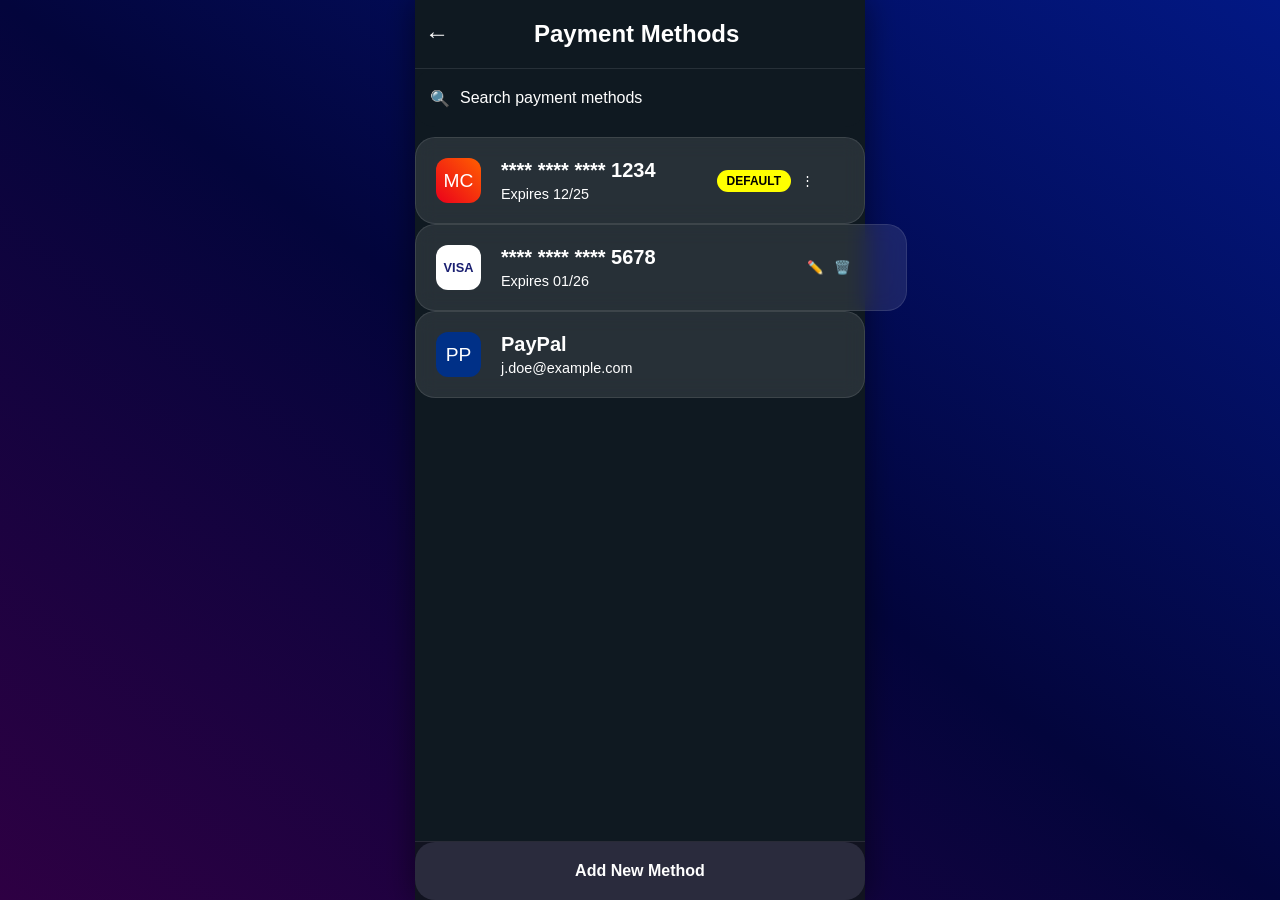
==== screens/payment-methods.html @ eedacb95 "feat: Se agregan las imagenes pertinentes a la app" ====
<!doctype html>
<html lang="es">
  <head>
    <meta charset="UTF-8" />
    <meta name="viewport" content="width=device-width, initial-scale=1.0" />
    <title>Métodos de Pago - Diseño Unificado</title>
    <link rel="stylesheet" href="../css/app.css" />
  </head>
  <body>
    <div class="page-container">
      <header class="page-header">
        <a
          href="travel.html"
          class="btn-back"
          aria-label="Volver a Travel"
          style="text-decoration: none"
        >
          <span aria-hidden="true">←</span>
        </a>
        <h1 class="page-title">Payment Methods</h1>
      </header>

      <section class="search-section">
        <div class="search-wrapper">
          <span class="search-icon" aria-hidden="true">🔍</span>
          <input
            type="search"
            class="search-input"
            placeholder="Search payment methods"
            aria-label="Buscar métodos de pago"
          />
        </div>
      </section>

      <main class="payment-content">
        <ul class="payment-list">
          <li>
            <button class="payment-item-btn" role="button">
              <span class="visually-hidden"
                >Método de pago: Tarjeta terminada en 1234, predeterminada</span
              >
              <div class="card-logo logo-mastercard" aria-hidden="true">
                <span>MC</span>
              </div>

              <div class="item-content">
                <h2 class="item-title">**** **** **** 1234</h2>
                <p class="item-subtitle">Expires 12/25</p>
              </div>

              <div class="item-actions">
                <span class="default-badge">Default</span>
                <span class="kebab-icon" aria-hidden="true">⋮</span>
              </div>
            </button>
          </li>

          <li>
            <div class="payment-item-btn" role="button" tabindex="0">
              <span class="visually-hidden"
                >Método de pago: Tarjeta terminada en 5678</span
              >
              <div class="card-logo logo-visa" aria-hidden="true">
                <span>VISA</span>
              </div>

              <div class="item-content">
                <h2 class="item-title">**** **** **** 5678</h2>
                <p class="item-subtitle">Expires 01/26</p>
              </div>

              <div class="item-actions">
                <button
                  class="action-btn-pay edit"
                  aria-label="Editar este método de pago"
                >
                  <span aria-hidden="true">✏️</span>
                </button>
                <button
                  class="action-btn-pay delete"
                  aria-label="Eliminar este método de pago"
                >
                  <span aria-hidden="true">🗑️</span>
                </button>
              </div>
            </div>
          </li>

          <li>
            <button class="payment-item-btn" role="button">
              <span class="visually-hidden"
                >Método de pago: Cuenta de PayPal</span
              >
              <div class="paypal-logo logo-paypal" aria-hidden="true">
                <span>PP</span>
              </div>

              <div class="item-content">
                <h2 class="item-title">PayPal</h2>
                <p class="item-subtitle">j.doe@example.com</p>
              </div>
            </button>
          </li>
        </ul>
      </main>

      <footer class="sticky-footer">
        <button class="btn-add-new" role="button">Add New Method</button>
      </footer>
    </div>
  </body>
</html>
---- css/app.css ----
:root {
    background: var(--space-gradient, linear-gradient(to top right, #2e0043, #03053c, #021884));
    --glass: rgba(255, 255, 255, 0.1);

    --blur: 10px;
    --accent: #007bff;

    --text-1: #ffffff;

    --fz-lg: 1.25rem;
    --fz-xl: 1.5rem;

    --radius-xl: 20px;
    --chip-bg: rgba(255, 255, 255, 0.15);
    --chip-glow: 0 0 10px rgba(255, 255, 255, 0.3);
}

.card {
    background: var(--glass);
    backdrop-filter: blur(var(--blur));
    -webkit-backdrop-filter: blur(var(--blur));
    border-radius: var(--radius-xl);
    padding: 20px;
}

body {
    margin: 0;
    font-family: 'Segoe UI', Tahoma, Geneva, Verdana, sans-serif;
    color: rgb(255, 255, 255);
    display: flex;
    justify-content: center;
    align-items: center;
    min-height: 100vh;
}

.container {
    width: 100%;
    max-width: 450px;
    height: 100vh;
    background: var(--space-gradient);
    position: relative;
    overflow-y: auto;
    overflow-x: hidden;
    display: flex;
    flex-direction: column;
    box-shadow: 0 0 50px rgba(0, 0, 0, 0.5);
}

h1,
.title-xl {
    font-size: var(--fz-xl);
}

h2,
.title-lg {
    font-size: var(--fz-lg);
}

.secondary-text {
    color: var(--text-1);
}

.btn-primary {
    background: var(--accent);
    border-radius: var(--radius-xl);
    border: none;
    padding: 10px 20px;
}

.btn-secondary {
    background: transparent;
    border: 2px solid var(--accent);
    border-radius: var(--radius-xl);
    color: var(--accent);
    padding: 10px 20px;
}

.splash-body {
    overflow: hidden;
    background: var(--space-gradient);
    height: 100vh;
}

.splash-container {
    display: flex;
    justify-content: center;
    align-items: center;
    height: 100%;
    width: 100%;
    text-decoration: none;
    cursor: pointer;
    position: relative;
}

.splash-content {
    text-align: center;
    animation: fadeInUp 1s ease-out forwards;
}

.logo-image-wrapper {
    margin-top: 200px;
    width: 200px;
}

.splash-logo-img {
    max-width: 80%;
    height: auto;
    display: block;
    margin: 0 auto;
}


@keyframes fadeInUp {
    from {
        opacity: 0;
        transform: translateY(20px);
    }

    to {
        opacity: 1;
        transform: translateY(0);
    }
}

@keyframes slideInUp {
    from {
        opacity: 0;
        transform: translateY(100vh);
    }

    to {
        opacity: 1;
        transform: translateY(0);
    }
}

@keyframes reEnableScroll {
    to {
        overflow: auto;
    }
}

.page-entrance {
    animation: slideInUp 1.5s cubic-bezier(0.23, 1, 0.32, 1) forwards;
    overflow: hidden;
}

.page-entrance main {
    animation: reEnableScroll 0s 1.5s forwards;
}

.visually-hidden {
    position: absolute;
    width: 1px;
    height: 1px;
    padding: 0;
    margin: -1px;
    overflow: hidden;
    clip: rect(0, 0, 0, 0);
    border: 0;
}

.home-header {
    padding: 20px;
}

.user-profile {
    display: flex;
    align-items: center;
    gap: 15px;
    margin-bottom: 20px;
}

.avatar {
    width: 45px;
    height: 45px;
    border-radius: 50%;
    border: 2px solid var(--accent);
}

.security-card {
    background: var(--glass);
    backdrop-filter: blur(var(--blur));
    border-radius: var(--radius-xl);
    padding: 20px;
    display: flex;
    justify-content: space-between;
    align-items: center;
    position: relative;
    overflow: hidden;
}

.security-text h2 {
    font-size: var(--fz-lg);
    max-width: 200px;
    margin-bottom: 10px;
}

.security-img {
    width: 120px;
    height: auto;
}

.quick-actions {
    display: grid;
    grid-template-columns: repeat(3, 1fr);
    gap: 15px;
    padding: 20px;
}

.action-btn {
    background: white;
    border: none;
    border-radius: var(--radius-xl);
    padding: 20px 10px;
    display: flex;
    flex-direction: column;
    align-items: center;
    gap: 10px;
    color: #1a1a1a;
    font-weight: bold;
    cursor: pointer;
}

.search-container {
    padding: 0 20px;
}

.search-wrapper {
    background: #2a2b3d;
    border-radius: var(--radius-xl);
    display: flex;
    align-items: center;
    padding: 5px 15px;
}

.search-input {
    background: transparent;
    border: none;
    color: white;
    padding: 15px;
    flex: 1;
}

.search-history {
    background: #3f4056;
    padding: 8px 15px;
    border-radius: 20px;
    display: flex;
    align-items: center;
    gap: 8px;
    font-size: 0.9rem;
}

.destinations-list {
    list-style: none;
    padding: 20px;
}

.destinations-list li {
    display: flex;
    align-items: center;
    gap: 15px;
    padding: 15px 0;
    border-bottom: 1px solid rgba(255, 255, 255, 0.1);
}

.dest-info h3 {
    font-size: 1rem;
    margin: 0;
}

.dest-info p {
    font-size: 0.8rem;
    color: var(--text-1);
    margin: 0;
}

.bottom-nav {
    position: fixed;
    bottom: 0;
    width: 100%;
    background: rgba(20, 20, 35, 0.9);
    backdrop-filter: blur(10px);
    display: flex;
    justify-content: space-around;
    align-items: center;
    padding: 15px 0;
}

.nav-item {
    text-decoration: none;
    color: #1a1a1a;
    display: flex;
    flex-direction: column;
    align-items: center;
    font-size: 0.8rem;
    font-weight: bold;
}

.nav-item.active {
    color: white;
}

.nav-item.inactive {
    color: #555;
}

.splash-body .container {
    background: var(--space-gradient);
    justify-content: center;
    align-items: center;
}

.logo-image-wrapper {
    width: 250px;
    animation: fadeInUp 1s ease-out forwards;
}

.splash-logo-img {
    width: 100%;
    height: auto;
}

.home-header {
    padding: 20px;
}

.user-profile {
    display: flex;
    align-items: center;
    gap: 15px;
    margin-bottom: 20px;
}

.avatar {
    width: 45px;
    height: 45px;
    border-radius: 50%;
    border: 2px solid var(--accent);
}

.security-card {
    background: var(--glass);
    backdrop-filter: blur(var(--blur));
    border-radius: var(--radius-xl);
    padding: 20px;
    display: flex;
    justify-content: space-between;
    align-items: center;
}

.quick-actions {
    display: grid;
    grid-template-columns: repeat(3, 1fr);
    gap: 10px;
    padding: 20px;
}

.action-btn {
    background: white;
    border: none;
    border-radius: var(--radius-xl);
    padding: 15px;
    display: flex;
    flex-direction: column;
    align-items: center;
    font-weight: bold;
    color: #1a1a1a;
}

.bottom-nav {
    position: sticky;
    bottom: 0;
    margin-top: auto;
    width: 100%;
    background: rgba(20, 20, 35, 0.95);
    backdrop-filter: blur(10px);
    display: flex;
    justify-content: space-around;
    padding: 15px 0;
}

@keyframes fadeInUp {
    from {
        opacity: 0;
        transform: translateY(20px);
    }

    to {
        opacity: 1;
        transform: translateY(0);
    }
}

@keyframes slideInUp {
    from {
        transform: translateY(100%);
    }

    to {
        transform: translateY(0);
    }
}

.page-entrance {
    animation: slideInUp 0.8s cubic-bezier(0.23, 1, 0.32, 1) forwards;
}


.map-view {
    height: 60vh;
    position: relative;
    overflow: hidden;
}


.floating-chip {
    position: absolute;
    background: var(--chip-bg);
    backdrop-filter: blur(5px);
    border-radius: 20px;
    padding: 8px 16px;
    font-size: 0.9rem;
    font-weight: bold;
    color: white;
    filter: drop-shadow(var(--chip-glow));
    pointer-events: none;
}

.chip-earth {
    top: 20%;
    left: 15%;
}

.chip-mars {
    top: 40%;
    right: 15%;
}

.route-arc {
    position: absolute;
    top: 15%;
    left: 10%;
    width: 80%;
    height: 60%;
    opacity: 0.5;
}

.bottom-sheet {
    
    bottom: 0;
    width: 100%;
    max-width: 450px;
    backdrop-filter: blur(10px);
    border-top-left-radius: var(--radius-xl);
    border-top-right-radius: var(--radius-xl);
    box-shadow: 0 -10px 30px rgba(0, 0, 0, 0.5);
    height: 180px;
    transition: height 0.4s cubic-bezier(0.23, 1, 0.32, 1);

    display: flex;
    flex-direction: column;
    padding: 20px;
    box-sizing: border-box;
    z-index: 100;
}

.sheet-handle {
    width: 40px;
    height: 4px;
    background: rgba(255, 255, 255, 0.2);
    border-radius: 2px;
    position: absolute;
    top: 10px;
    left: 50%;
    transform: translateX(-50%);
    cursor: pointer;
    transition: background 0.3s;
}

.sheet-handle:hover {
    background: rgba(255, 255, 255, 0.4);
}

#sheet-toggle:checked~.bottom-sheet {
    height: 55vh;
}

.sheet-collapsed-content {
    display: flex;
    align-items: center;
    gap: 15px;
    margin-top: 15px;
}

.vehicle-list {
    display: none;
    margin-top: 30px;
    list-style: none;
    padding: 0;
}

#sheet-toggle:checked~.bottom-sheet .sheet-collapsed-content {
    display: none;
}

#sheet-toggle:checked~.bottom-sheet .vehicle-list {
    display: flex;
    flex-direction: column;
    flex: 1;
    overflow-y: auto;
}

.vehicle-thumb-lg {
    width: 60px;
    height: auto;
    object-fit: contain;
}

.launch-info h3 {
    font-size: 1rem;
    margin: 0;
    opacity: 0.7;
}

.launch-duration {
    font-size: 1.1rem;
    margin: 4px 0 0 0;
}

.price-info {
    text-align: right;
    margin-left: auto;
}

.currency {
    font-size: 0.7rem;
    opacity: 0.5;
    display: block;
}

.price-lg {
    font-size: var(--fz-xl);
    font-weight: bold;
}

.vehicle-item {
    display: flex;
    align-items: center;
    gap: 15px;
    padding: 15px 10px;
    border-radius: var(--radius-xl);
    cursor: pointer;
    transition: background 0.3s, border 0.3s;
}

.vehicle-item.active {
    background: rgba(0, 123, 255, 0.1);
    border: 2px solid var(--accent);
}

.vehicle-item:hover {
    background: rgba(255, 255, 255, 0.05);
}

.vehicle-thumb {
    width: 45px;
    height: auto;
    object-fit: contain;
}

.vehicle-details h4 {
    font-size: 1rem;
    margin: 0;
}

.vehicle-details p {
    font-size: 0.8rem;
    margin: 4px 0 0 0;
}

.vehicle-price {
    font-size: 1.1rem;
    font-weight: 600;
    margin-left: auto;
}

.sheet-actions {
    margin-top: auto;
    display: flex;
    flex-direction: column;
    gap: 25px;
    padding-bottom: 10px;
}

.btn-connect-wallet {
    display: flex;
    justify-content: left;
    align-items: center;
    backdrop-filter: blur(10px);
    color: white;
    font-weight: bold;
    font-size: 1.2rem;
    margin-top: 30px;
    border-radius: var(--radius-xl);
    text-decoration: none;
    transition: background 0.3s;
}

.btn-connect-wallet:hover {
    background: rgb(28, 27, 75)
}

.swipe-container {
    background: #090a0f;
    border-radius: var(--radius-xl);
    padding: 5px;
    display: flex;
    align-items: center;
    position: relative;
    overflow: hidden;
}

.swipe-label {
    position: absolute;
    width: 100%;
    text-align: center;
    font-size: 0.9rem;
    pointer-events: none;
    z-index: 1;
}

.confirm-slider {
    -webkit-appearance: none;
    appearance: none;
    width: 100%;
    height: 50px;
    background: transparent;
    cursor: ew-resize;
    position: relative;
    z-index: 2;
}

.confirm-slider::-webkit-slider-thumb {
    -webkit-appearance: none;
    appearance: none;
    width: 60px;
    height: 40px;
    background: var(--accent);
    border-radius: 15px;
    box-shadow: 0 4px 10px rgba(0, 0, 0, 0.3);
    transition: background 0.3s;
}

.swipe-container:has(input[type="range"]:focus) {
    box-shadow: 0 0 10px rgba(0, 123, 255, 0.4);
}

.swipe-container:has(input[type="range"][value="100"]) {
    background: rgba(0, 123, 255, 0.2);
}

.swipe-container:has(input[type="range"][value="100"]) .confirm-slider::-webkit-slider-thumb {
    background: #28a745;
}

@media (min-width: 1280px) {
    .container {
        height: 90vh;
        max-height: 900px;
        border-radius: 40px;
        border: 8px solid #333;
    }
}

@media (max-width: 480px) {
    .container {
        max-width: 100%;
        height: 100vh;
        border-radius: 0;
        border: none;
    }

    .quick-actions {
        grid-template-columns: 1fr;
    }

    .action-btn {
        width: 100%;
    }
}

.page-container {
    width: 100%;
    max-width: 450px;
    background: #0F1921;
    /* Fondo oscuro base */
    display: flex;
    flex-direction: column;
    box-shadow: 0 0 30px rgba(0, 0, 0, 0.5);
    min-height: 100vh;
    position: relative;
}

/* --- CABECERA --- */
.page-header {
    display: flex;
    align-items: center;
    padding: var(--space-5);
    border-bottom: 1px solid rgba(255, 255, 255, 0.1);
}

.btn-back {
    background: none;
    border: none;
    color: var(--text-main);
    font-size: 1.5rem;
    cursor: pointer;
    padding: 10px;
    margin-right: 15px;
    border-radius: 50%;
    transition: background 0.3s;
}

.btn-back:hover,
.btn-back:focus {
    background: rgba(255, 255, 255, 0.1);
    outline: none;
}

/* Título h1 con --fz-xl */
.page-title {
    font-size: var(--fz-xl);
    font-weight: 700;
    margin: 0;
    margin-left: 40px;
    padding: 20px;
}

/* --- BUSCADOR --- */
.search-section {
    padding: var(--space-5);
}

.search-wrapper {
    background: #0F1921;
    /* Más visible que el fondo */
    border-radius: var(--radius-xl);
    display: flex;
    align-items: center;
    padding: 5px 15px;
    transition: box-shadow 0.3s;
    margin-bottom: 10px;
}

.search-wrapper:focus-within {
    box-shadow: 0 0 0 2px var(--accent);
}

.search-icon {
    color: var(--text-secondary);
    margin-right: 10px;
}

/* input type="search" solicitado */
.search-input {
    background: transparent;
    border: none;
    color: var(--text-main);
    padding: 15px 0;
    flex: 1;
    font-size: 1rem;
}

.search-input::placeholder {
    color: var(--text-secondary);
}

.search-input:focus {
    outline: none;
}

/* --- LISTA DE MÉTODOS --- */
.payment-list {
    list-style: none;
    padding: 0 var(--space-5);
    margin: 0;
    flex: 1;
    /* Permite que el CTA inferior empuje */
    display: flex;
    flex-direction: column;
    gap: var(--space-5);
    /* Separación vertical --space-5 */
}

/* Fila como botón para accesibilidad */
.payment-item-btn {
    display: flex;
    align-items: center;
    width: 100%;
    background: var(--glass);
    backdrop-filter: blur(var(--blur));
    border: 1px solid rgba(255, 255, 255, 0.1);
    border-radius: var(--radius-xl);
    cursor: pointer;
    padding: 20px;
    color: var(--text-main);
    text-align: left;
    transition: background 0.3s, transform 0.2s, box-shadow 0.3s;
    text-decoration: none;
    /* Por si se usa 'a' */
}

.payment-item-btn:hover {
    background: rgba(255, 255, 255, 0.08);
    transform: translateY(-2px);
}

/* Foco visible solicitado */
.payment-item-btn:focus-visible {
    outline: none;
    box-shadow: 0 0 0 3px var(--accent), 0 4px 15px rgba(0, 0, 0, 0.4);
}

/* Logotipos simulados */
.card-logo,
.paypal-logo {
    width: 45px;
    height: 45px;
    border-radius: 12px;
    margin-right: 20px;
    display: flex;
    justify-content: center;
    align-items: center;
    flex-shrink: 0;
}

/* Simulación visual de logotipos */
.logo-visa {
    background-color: #fff;
    color: #1a1f71;
    font-weight: bold;
    font-size: 0.8rem;
}

.logo-mastercard {
    background: linear-gradient(45deg, #eb001b, #ff5f00);
    color: #fff;
    font-size: 1.2rem;
}

.logo-paypal {
    background-color: #003087;
    color: #fff;
    font-size: 1.2rem;
}

.item-content {
    flex: 1;
    display: flex;
    flex-direction: column;
}

/* Títulos de tarjetas con --fz-lg */
.item-title {
    font-size: var(--fz-lg);
    font-weight: 600;
    margin: 0;
}

.item-subtitle {
    font-size: 0.9rem;
    color: var(--text-secondary);
    margin: 4px 0 0 0;
}

/* Acciones y Badges */
.item-actions {
    display: flex;
    align-items: center;
    gap: var(--text-1);
    margin-right: 30px;
}

/* Badge amarillo solicitado */
.default-badge {
    background-color: yellow;
    color: black;
    padding: 4px 10px;
    border-radius: 12px;
    font-size: 0.75rem;
    font-weight: 700;
    text-transform: uppercase;
}

/* Botones de acción (edit, delete) */
.action-btn-pay {
    background: none;
    border: none;
    color: var(--text-secondary);
    cursor: pointer;
    padding: 5px;
    border-radius: 5px;
    transition: color 0.3s;
}

.action-btn-pay:hover,
.action-btn-pay:focus {
    color: var(--text-main);
    outline: none;
}

.action-btn.delete:hover,
.action-btn.delete:focus {
    color: #dc3545;
    /* Rojo para delete */
}

/* Ícono kebab decorativo */
.kebab-icon {
    color: var(--text-secondary);
    margin-left: 10px;
    cursor: default;
}

/* --- CTA INFERIOR (STICKY) --- */
.sticky-footer {
    position: sticky;
    bottom: 0;
    padding: var(--space-5);
    background: rgba(18, 20, 33, 0.95);
    /* Fondo sólido difuminado */
    backdrop-filter: blur(5px);
    border-top: 1px solid rgba(255, 255, 255, 0.1);
    margin-top: auto;
    /* Empuja el CTA al final si hay poco contenido */
}

/* Botón ancho con estilos de image_0.png */
.btn-add-new {
    display: block;
    width: 100%;
    padding: 20px;
    background-color: #2a2b3d;
    /* Usando el color de search-wrapper para unificar */
    color: var(--text-main);
    border: none;
    border-radius: var(--radius-xl);
    font-size: 1rem;
    font-weight: 600;
    cursor: pointer;
    text-align: center;
    text-decoration: none;
    transition: background-color 0.3s, box-shadow 0.3s;
}

.btn-add-new:hover {
    background-color: #3f4056;
    /* Hover más claro */
}

.btn-add-new:focus-visible {
    outline: none;
    box-shadow: 0 0 0 3px var(--accent);
}

/* --- UTILIDADES DE ACCESIBILIDAD --- */
.visually-hidden {
    position: absolute;
    width: 1px;
    height: 1px;
    padding: 0;
    margin: -1px;
    overflow: hidden;
    clip: rect(0, 0, 0, 0);
    border: 0;
}
/* --- Lógica de Vistas --- */
.vehicle-detail-view {
    display: none;
    /* Oculto por defecto */
    flex-direction: column;
    align-items: center;
    padding-top: 20px;
}

/* Cuando el toggle de detalle está activo: */
#detail-view-toggle:checked~.vehicle-detail-view {
    display: flex;
}

#detail-view-toggle:checked~.vehicle-list,
#detail-view-toggle:checked~.sheet-collapsed-content {
    display: none !important;
}

/* Ajuste de altura del sheet para el detalle */
#detail-view-toggle:checked~.bottom-sheet,
#sheet-toggle:checked~.bottom-sheet:has(#detail-view-toggle:checked) {
    height: 80vh;
}

/* --- Estilos de la Vista de Detalle (image_a6085a.png) --- */
.surge-notice {
    font-size: 0.8rem;
    opacity: 0.6;
    margin-bottom: 20px;
}

.detail-main-img {
    width: 180px;
    height: auto;
    margin: 20px 0;
    filter: drop-shadow(0 10px 20px rgba(0, 0, 0, 0.5));
}

.detail-header {
    width: 100%;
    display: flex;
    justify-content: space-between;
    align-items: flex-start;
    margin-bottom: 30px;
}

.detail-title-group h2 {
    margin: 0;
    font-size: 1.6rem;
}

.detail-title-group p {
    margin: 5px 0;
    font-size: 0.9rem;
}

.detail-price {
    font-size: 1.8rem;
    font-weight: bold;
    display: flex;
    align-items: center;
    gap: 8px;
}

.token-icon {
    width: 24px;
    height: 24px;
    background: #4a90e2;
    border-radius: 50%;
    box-shadow: inset 0 0 5px rgba(255, 255, 255, 0.5);
}

/* Botón Wallet estilo Imagen */
.btn-connect-wallet {
    background: rgba(255, 255, 255, 0.05);
    padding: 18px;
    display: flex;
    align-items: center;
    border-radius: 15px;
    gap: 15px;
}

.arrow-right {
    margin-left: auto;
    font-size: 1.5rem;
    opacity: 0.5;
}

.wallet-icon-placeholder {
    width: 24px;
    height: 24px;
    background: #fff;
    mask: url('data:image/svg+xml;utf8,<svg...>...</svg>') no-repeat center;
    /* Aquí iría el icono */
    background-color: white;
    clip-path: polygon(0% 20%, 100% 20%, 100% 80%, 0% 80%);
    /* Simulación de icono */
}

/* Ajuste del Swipe */
.swipe-container {
    background: rgba(255, 255, 255, 0.1);
    height: 60px;
    border-radius: 15px;
}

.confirm-slider::-webkit-slider-thumb {
    width: 70px;
    height: 50px;
    border-radius: 12px;
}

/* --- Estilos Receipt (image_a68c36.png) --- */

.receipt-body {
    background: var(--space-gradient);
}

.receipt-card {
    background: rgba(255, 255, 255, 0.95);
    /* Blanco semi-transparente como la imagen */
    border-radius: 30px;
    margin: 40px 20px 20px 20px;
    padding: 30px;
    color: #1a1a1a;
    /* Texto oscuro para contraste */
    box-shadow: 0 20px 40px rgba(0, 0, 0, 0.3);
}

.receipt-header {
    text-align: center;
    margin-bottom: 25px;
}

.receipt-total {
    font-size: 2.5rem;
    font-weight: 800;
    color: #1a1a1a;
}

.airline-name {
    margin: 5px 0;
    opacity: 0.6;
    font-weight: 500;
}

.receipt-date {
    font-size: 0.9rem;
    opacity: 0.5;
}

.receipt-divider {
    height: 1px;
    background: rgba(0, 0, 0, 0.05);
    margin: 20px 0;
    border-bottom: 2px dashed rgba(0, 0, 0, 0.1);
}

.section-title {
    font-size: 1.1rem;
    color: #333;
    margin-bottom: 20px;
}

.flight-route {
    display: flex;
    justify-content: space-between;
    align-items: center;
    margin-bottom: 30px;
}

.airport-code {
    display: block;
    font-size: 1.4rem;
    font-weight: 700;
}

.flight-time {
    font-size: 0.9rem;
    opacity: 0.6;
}

.route-icon {
    flex: 1;
    display: flex;
    align-items: center;
    justify-content: center;
    padding: 0 15px;
    position: relative;
}

.route-line {
    width: 100%;
    height: 2px;
    background: #e0e0e0;
}

.flight-info-grid {
    display: grid;
    grid-template-columns: 1fr 1fr;
    gap: 20px;
    margin-bottom: 30px;
}

.info-item .label,
.price-row span:first-child,
.footer-text .label {
    display: block;
    font-size: 0.85rem;
    color: #888;
    margin-bottom: 4px;
}

.info-item .value {
    font-weight: 600;
}

.price-row {
    display: flex;
    justify-content: space-between;
    margin-bottom: 12px;
}

.total-row {
    margin-top: 15px;
    padding-top: 15px;
    border-top: 1px solid #eee;
    font-weight: 800;
    font-size: 1.2rem;
}

.receipt-footer {
    margin-top: 30px;
    display: flex;
    flex-direction: column;
    gap: 20px;
}

.footer-item {
    display: flex;
    align-items: center;
    gap: 15px;
}

.icon-box {
    width: 40px;
    height: 40px;
    background: #f5f5f7;
    border-radius: 10px;
    display: flex;
    align-items: center;
    justify-content: center;
}

.badge-travel {
    background: #d1e3ff;
    color: #007bff;
    padding: 4px 12px;
    border-radius: 20px;
    font-size: 0.8rem;
    font-weight: 600;
}

.btn-done {
    margin: 20px;
    padding: 18px;
    background: rgba(255, 255, 255, 0.1);
    border-radius: 20px;
    text-align: center;
    color: white;
    text-decoration: none;
    backdrop-filter: blur(10px);
}
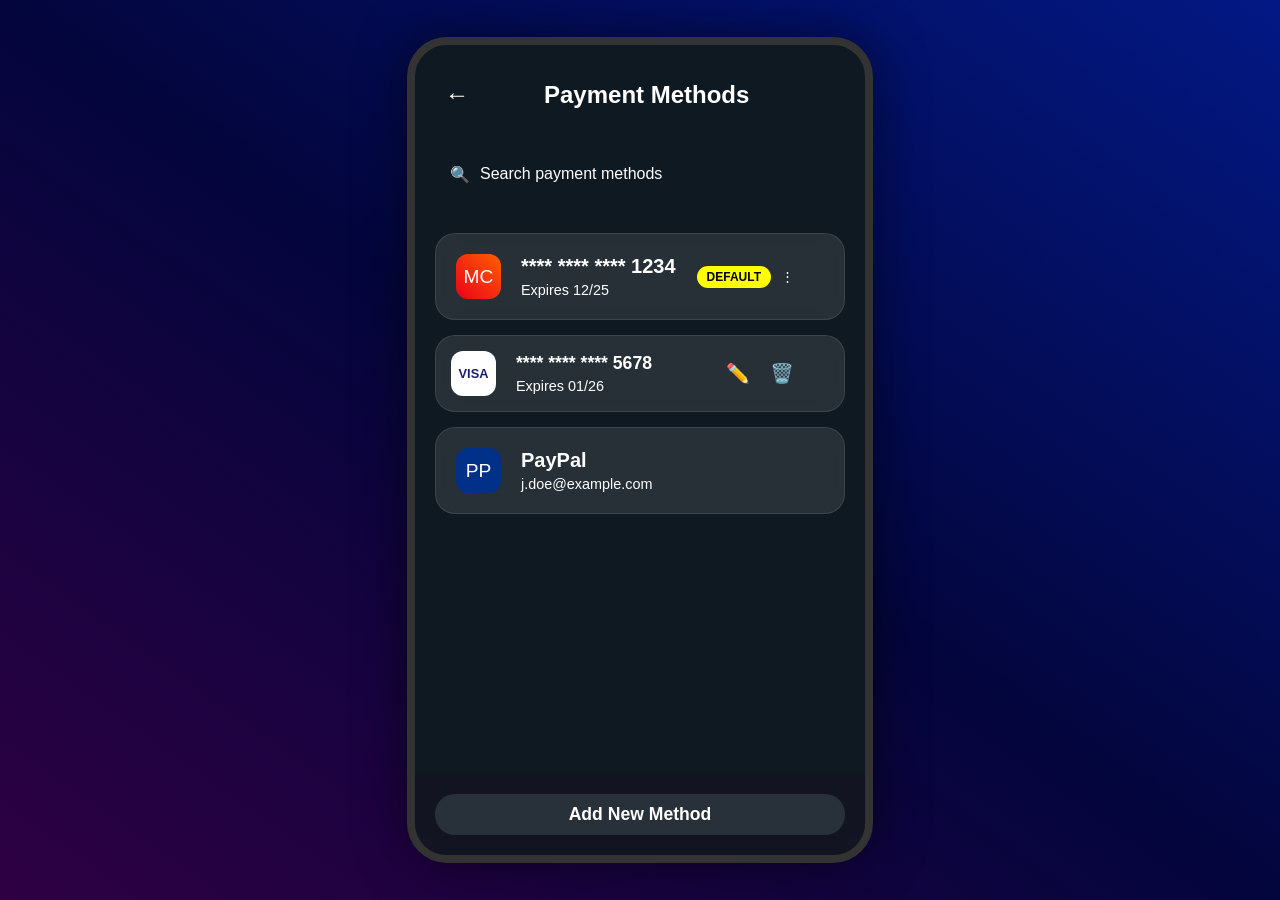
==== commit 8d823127: "fix: se corrigen los colores de payment-methods" ====
--- a/screens/payment-methods.html
+++ b/screens/payment-methods.html
@@ -7,20 +7,27 @@
     <link rel="stylesheet" href="../css/app.css" />
   </head>
   <body>
-    <div class="page-container">
-      <header class="page-header">
-        <a
-          href="travel.html"
-          class="btn-back"
-          aria-label="Volver a Travel"
-          style="text-decoration: none"
-        >
-          <span aria-hidden="true">←</span>
-        </a>
-        <h1 class="page-title">Payment Methods</h1>
+    <div class="container page-entrance-payment">
+      <header class="home-header">
+        <div style="display: flex; align-items: center">
+          <a
+            href="travel.html"
+            class="btn-back"
+            aria-label="Volver a Travel"
+            style="
+              text-decoration: none;
+              color: white;
+              margin-right: 15px;
+              font-size: 1.5rem;
+            "
+          >
+            <span aria-hidden="true">←</span>
+          </a>
+          <h1 class="title-x2">Payment Methods</h1>
+        </div>
       </header>
 
-      <section class="search-section">
+      <section class="search-container">
         <div class="search-wrapper">
           <span class="search-icon" aria-hidden="true">🔍</span>
           <input
@@ -32,8 +39,22 @@
         </div>
       </section>
 
-      <main class="payment-content">
-        <ul class="payment-list">
+      <main
+        class="payment-content"
+        style="padding: 20px; flex: 1; overflow-y: auto
+        "
+      >
+        <ul
+          class="payment-list"
+          style="
+            list-style: none;
+            padding: 0;
+            display: flex;
+            flex-direction: column;
+            gap: 15px;
+            
+          "
+        >
           <li>
             <button class="payment-item-btn" role="button">
               <span class="visually-hidden"
@@ -42,12 +63,10 @@
               <div class="card-logo logo-mastercard" aria-hidden="true">
                 <span>MC</span>
               </div>
-
               <div class="item-content">
                 <h2 class="item-title">**** **** **** 1234</h2>
                 <p class="item-subtitle">Expires 12/25</p>
               </div>
-
               <div class="item-actions">
                 <span class="default-badge">Default</span>
                 <span class="kebab-icon" aria-hidden="true">⋮</span>
@@ -56,29 +75,88 @@
           </li>
 
           <li>
-            <div class="payment-item-btn" role="button" tabindex="0">
+            <div
+              class="payment-item-btn"
+              role="button"
+              tabindex="0"
+              style="
+                display: flex;
+                align-items: center;
+                justify-content: space-between;
+                padding: 15px;
+                width: 100%;
+                box-sizing: border-box;
+              "
+            >
               <span class="visually-hidden"
                 >Método de pago: Tarjeta terminada en 5678</span
               >
-              <div class="card-logo logo-visa" aria-hidden="true">
-                <span>VISA</span>
-              </div>
-
-              <div class="item-content">
-                <h2 class="item-title">**** **** **** 5678</h2>
-                <p class="item-subtitle">Expires 01/26</p>
-              </div>
-
-              <div class="item-actions">
+
+              <div
+                style="
+                  display: flex;
+                  align-items: center;
+                  flex: 1;
+                  min-width: 0;
+                "
+              >
+                <div
+                  class="card-logo logo-visa"
+                  aria-hidden="true"
+                  style="flex-shrink: 0"
+                >
+                  <span>VISA</span>
+                </div>
+
+                <div
+                  class="item-content"
+                  style="min-width: 0; overflow: hidden"
+                >
+                  <h2
+                    class="item-title"
+                    style="
+                      font-size: 1.1rem;
+                      white-space: nowrap;
+                      overflow: hidden;
+                      text-overflow: ellipsis;
+                    "
+                  >
+                    **** **** **** 5678
+                  </h2>
+                  <p class="item-subtitle">Expires 01/26</p>
+                </div>
+              </div>
+
+              <div
+                class="item-actions"
+                style="
+                  display: flex;
+                  gap: 10px;
+                  margin-left: 10px;
+                  flex-shrink: 0;
+                "
+              >
                 <button
                   class="action-btn-pay edit"
-                  aria-label="Editar este método de pago"
+                  aria-label="Editar"
+                  style="
+                    background: none;
+                    border: none;
+                    font-size: 1.2rem;
+                    cursor: pointer;
+                  "
                 >
                   <span aria-hidden="true">✏️</span>
                 </button>
                 <button
                   class="action-btn-pay delete"
-                  aria-label="Eliminar este método de pago"
+                  aria-label="Eliminar"
+                  style="
+                    background: none;
+                    border: none;
+                    font-size: 1.2rem;
+                    cursor: pointer;
+                  "
                 >
                   <span aria-hidden="true">🗑️</span>
                 </button>
@@ -94,18 +172,30 @@
               <div class="paypal-logo logo-paypal" aria-hidden="true">
                 <span>PP</span>
               </div>
-
               <div class="item-content">
                 <h2 class="item-title">PayPal</h2>
                 <p class="item-subtitle">j.doe@example.com</p>
+                
               </div>
             </button>
           </li>
         </ul>
       </main>
 
-      <footer class="sticky-footer">
-        <button class="btn-add-new" role="button">Add New Method</button>
+      <footer
+        style="
+          padding: 20px;
+          background: rgba(20, 20, 35, 0.9);
+          backdrop-filter: blur(10px);
+        "
+      >
+        <button
+          class="btn-primary"
+          style="font-size:1.1rem; width: 100%; color: white; font-weight: bold; cursor: pointer;
+         background-color: #283039"
+        >
+          Add New Method
+        </button>
       </footer>
     </div>
   </body>
--- a/css/app.css
+++ b/css/app.css
@@ -144,6 +144,12 @@
 .page-entrance {
     animation: slideInUp 1.5s cubic-bezier(0.23, 1, 0.32, 1) forwards;
     overflow: hidden;
+}
+
+.page-entrance-payment{
+    animation: slideInUp 1.5s cubic-bezier(0.23, 1, 0.32, 1) forwards;
+    overflow: hidden;
+    background-color: #0F1921;
 }
 
 .page-entrance main {
@@ -225,6 +231,7 @@
 
 .search-container {
     padding: 0 20px;
+    background-color: #0F1921;
 }
 
 .search-wrapper {
@@ -696,7 +703,6 @@
     width: 100%;
     max-width: 450px;
     background: #0F1921;
-    /* Fondo oscuro base */
     display: flex;
     flex-direction: column;
     box-shadow: 0 0 30px rgba(0, 0, 0, 0.5);
@@ -704,7 +710,6 @@
     position: relative;
 }
 
-/* --- CABECERA --- */
 .page-header {
     display: flex;
     align-items: center;
@@ -730,7 +735,6 @@
     outline: none;
 }
 
-/* Título h1 con --fz-xl */
 .page-title {
     font-size: var(--fz-xl);
     font-weight: 700;
@@ -739,14 +743,12 @@
     padding: 20px;
 }
 
-/* --- BUSCADOR --- */
 .search-section {
     padding: var(--space-5);
 }
 
 .search-wrapper {
     background: #0F1921;
-    /* Más visible que el fondo */
     border-radius: var(--radius-xl);
     display: flex;
     align-items: center;
@@ -764,7 +766,6 @@
     margin-right: 10px;
 }
 
-/* input type="search" solicitado */
 .search-input {
     background: transparent;
     border: none;
@@ -782,20 +783,16 @@
     outline: none;
 }
 
-/* --- LISTA DE MÉTODOS --- */
 .payment-list {
     list-style: none;
     padding: 0 var(--space-5);
     margin: 0;
     flex: 1;
-    /* Permite que el CTA inferior empuje */
     display: flex;
     flex-direction: column;
     gap: var(--space-5);
-    /* Separación vertical --space-5 */
-}
-
-/* Fila como botón para accesibilidad */
+}
+
 .payment-item-btn {
     display: flex;
     align-items: center;
@@ -810,7 +807,6 @@
     text-align: left;
     transition: background 0.3s, transform 0.2s, box-shadow 0.3s;
     text-decoration: none;
-    /* Por si se usa 'a' */
 }
 
 .payment-item-btn:hover {
@@ -818,13 +814,11 @@
     transform: translateY(-2px);
 }
 
-/* Foco visible solicitado */
 .payment-item-btn:focus-visible {
     outline: none;
     box-shadow: 0 0 0 3px var(--accent), 0 4px 15px rgba(0, 0, 0, 0.4);
 }
 
-/* Logotipos simulados */
 .card-logo,
 .paypal-logo {
     width: 45px;
@@ -837,7 +831,6 @@
     flex-shrink: 0;
 }
 
-/* Simulación visual de logotipos */
 .logo-visa {
     background-color: #fff;
     color: #1a1f71;
@@ -863,7 +856,6 @@
     flex-direction: column;
 }
 
-/* Títulos de tarjetas con --fz-lg */
 .item-title {
     font-size: var(--fz-lg);
     font-weight: 600;
@@ -876,7 +868,6 @@
     margin: 4px 0 0 0;
 }
 
-/* Acciones y Badges */
 .item-actions {
     display: flex;
     align-items: center;
@@ -884,7 +875,6 @@
     margin-right: 30px;
 }
 
-/* Badge amarillo solicitado */
 .default-badge {
     background-color: yellow;
     color: black;
@@ -895,7 +885,6 @@
     text-transform: uppercase;
 }
 
-/* Botones de acción (edit, delete) */
 .action-btn-pay {
     background: none;
     border: none;
@@ -915,36 +904,29 @@
 .action-btn.delete:hover,
 .action-btn.delete:focus {
     color: #dc3545;
-    /* Rojo para delete */
-}
-
-/* Ícono kebab decorativo */
+}
+
 .kebab-icon {
     color: var(--text-secondary);
     margin-left: 10px;
     cursor: default;
 }
 
-/* --- CTA INFERIOR (STICKY) --- */
 .sticky-footer {
     position: sticky;
     bottom: 0;
     padding: var(--space-5);
     background: rgba(18, 20, 33, 0.95);
-    /* Fondo sólido difuminado */
     backdrop-filter: blur(5px);
     border-top: 1px solid rgba(255, 255, 255, 0.1);
     margin-top: auto;
-    /* Empuja el CTA al final si hay poco contenido */
-}
-
-/* Botón ancho con estilos de image_0.png */
+}
+
 .btn-add-new {
     display: block;
     width: 100%;
     padding: 20px;
     background-color: #2a2b3d;
-    /* Usando el color de search-wrapper para unificar */
     color: var(--text-main);
     border: none;
     border-radius: var(--radius-xl);
@@ -958,7 +940,6 @@
 
 .btn-add-new:hover {
     background-color: #3f4056;
-    /* Hover más claro */
 }
 
 .btn-add-new:focus-visible {
@@ -966,7 +947,6 @@
     box-shadow: 0 0 0 3px var(--accent);
 }
 
-/* --- UTILIDADES DE ACCESIBILIDAD --- */
 .visually-hidden {
     position: absolute;
     width: 1px;
@@ -977,16 +957,14 @@
     clip: rect(0, 0, 0, 0);
     border: 0;
 }
-/* --- Lógica de Vistas --- */
+
 .vehicle-detail-view {
     display: none;
-    /* Oculto por defecto */
     flex-direction: column;
     align-items: center;
     padding-top: 20px;
 }
 
-/* Cuando el toggle de detalle está activo: */
 #detail-view-toggle:checked~.vehicle-detail-view {
     display: flex;
 }
@@ -996,13 +974,11 @@
     display: none !important;
 }
 
-/* Ajuste de altura del sheet para el detalle */
 #detail-view-toggle:checked~.bottom-sheet,
 #sheet-toggle:checked~.bottom-sheet:has(#detail-view-toggle:checked) {
     height: 80vh;
 }
 
-/* --- Estilos de la Vista de Detalle (image_a6085a.png) --- */
 .surge-notice {
     font-size: 0.8rem;
     opacity: 0.6;
@@ -1010,9 +986,9 @@
 }
 
 .detail-main-img {
-    width: 180px;
+    width: 100px;
     height: auto;
-    margin: 20px 0;
+    margin: 10px 0;
     filter: drop-shadow(0 10px 20px rgba(0, 0, 0, 0.5));
 }
 
@@ -1050,7 +1026,6 @@
     box-shadow: inset 0 0 5px rgba(255, 255, 255, 0.5);
 }
 
-/* Botón Wallet estilo Imagen */
 .btn-connect-wallet {
     background: rgba(255, 255, 255, 0.05);
     padding: 18px;
@@ -1071,13 +1046,10 @@
     height: 24px;
     background: #fff;
     mask: url('data:image/svg+xml;utf8,<svg...>...</svg>') no-repeat center;
-    /* Aquí iría el icono */
     background-color: white;
     clip-path: polygon(0% 20%, 100% 20%, 100% 80%, 0% 80%);
-    /* Simulación de icono */
-}
-
-/* Ajuste del Swipe */
+}
+
 .swipe-container {
     background: rgba(255, 255, 255, 0.1);
     height: 60px;
@@ -1090,7 +1062,6 @@
     border-radius: 12px;
 }
 
-/* --- Estilos Receipt (image_a68c36.png) --- */
 
 .receipt-body {
     background: var(--space-gradient);
@@ -1098,12 +1069,10 @@
 
 .receipt-card {
     background: rgba(255, 255, 255, 0.95);
-    /* Blanco semi-transparente como la imagen */
     border-radius: 30px;
     margin: 40px 20px 20px 20px;
     padding: 30px;
     color: #1a1a1a;
-    /* Texto oscuro para contraste */
     box-shadow: 0 20px 40px rgba(0, 0, 0, 0.3);
 }
 
@@ -1250,4 +1219,9 @@
     color: white;
     text-decoration: none;
     backdrop-filter: blur(10px);
+}
+
+.title-x2 {
+    text-align: center;
+    margin-left: 50px;
 }
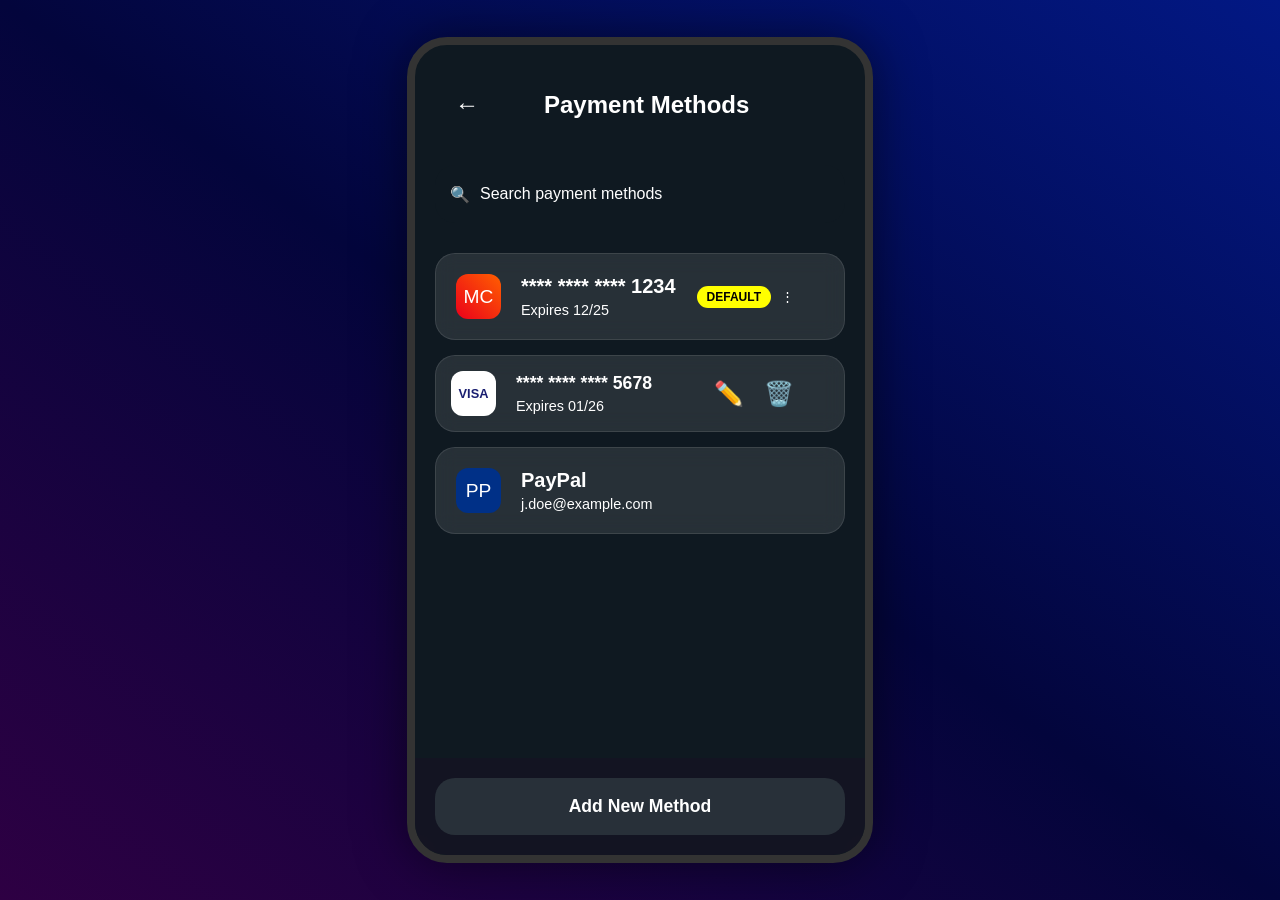
==== commit cae02e43: "fix: se corrige el codigo perteneciente a los archivos html" ====
--- a/screens/payment-methods.html
+++ b/screens/payment-methods.html
@@ -9,17 +9,11 @@
   <body>
     <div class="container page-entrance-payment">
       <header class="home-header">
-        <div style="display: flex; align-items: center">
+        <div class="header-flex">
           <a
             href="travel.html"
-            class="btn-back"
+            class="btn-back-nav"
             aria-label="Volver a Travel"
-            style="
-              text-decoration: none;
-              color: white;
-              margin-right: 15px;
-              font-size: 1.5rem;
-            "
           >
             <span aria-hidden="true">←</span>
           </a>
@@ -39,27 +33,14 @@
         </div>
       </section>
 
-      <main
-        class="payment-content"
-        style="padding: 20px; flex: 1; overflow-y: auto
-        "
-      >
-        <ul
-          class="payment-list"
-          style="
-            list-style: none;
-            padding: 0;
-            display: flex;
-            flex-direction: column;
-            gap: 15px;
-            
-          "
-        >
+      <main class="payment-content">
+        <ul class="payment-list">
           <li>
             <button class="payment-item-btn" role="button">
-              <span class="visually-hidden"
-                >Método de pago: Tarjeta terminada en 1234, predeterminada</span
-              >
+              <span class="visually-hidden">
+                Método de pago: Tarjeta terminada en 1234, predeterminada
+              </span>
+
               <div class="card-logo logo-mastercard" aria-hidden="true">
                 <span>MC</span>
               </div>
@@ -175,28 +156,17 @@
               <div class="item-content">
                 <h2 class="item-title">PayPal</h2>
                 <p class="item-subtitle">j.doe@example.com</p>
-                
               </div>
             </button>
           </li>
         </ul>
       </main>
-
-      <footer
-        style="
-          padding: 20px;
-          background: rgba(20, 20, 35, 0.9);
-          backdrop-filter: blur(10px);
-        "
-      >
-        <button
-          class="btn-primary"
-          style="font-size:1.1rem; width: 100%; color: white; font-weight: bold; cursor: pointer;
-         background-color: #283039"
-        >
-          Add New Method
-        </button>
-      </footer>
+      <footer class="footer-sticky-action">
+    <button class="btn-primary-dark" type="button">
+        Add New Method
+    </button>
+</footer>
+      
     </div>
   </body>
 </html>
--- a/css/app.css
+++ b/css/app.css
@@ -231,7 +231,6 @@
 
 .search-container {
     padding: 0 20px;
-    background-color: #0F1921;
 }
 
 .search-wrapper {
@@ -1062,18 +1061,8 @@
     border-radius: 12px;
 }
 
-
 .receipt-body {
     background: var(--space-gradient);
-}
-
-.receipt-card {
-    background: rgba(255, 255, 255, 0.95);
-    border-radius: 30px;
-    margin: 40px 20px 20px 20px;
-    padding: 30px;
-    color: #1a1a1a;
-    box-shadow: 0 20px 40px rgba(0, 0, 0, 0.3);
 }
 
 .receipt-header {
@@ -1224,4 +1213,274 @@
 .title-x2 {
     text-align: center;
     margin-left: 50px;
+}
+
+.receipt-card {
+    background: rgba(255, 255, 255, 0.95);
+    color: #1a1a1a;
+    box-shadow: 0 10px 30px rgba(0, 0, 0, 0.2);
+    flex: 1;
+    width: 100%;
+    margin: 0;
+    padding: 60px 55px 30px;
+    box-sizing: border-box;
+    display: flex;
+    flex-direction: column;
+    border-radius: 0;
+}
+
+.receipt-header .top-navigation {
+    position: absolute;
+    top: 15px;
+    left: 15px;
+    border-radius: 50px;
+    padding: 10px;
+    background: rgba(87, 85, 85, 0.1);
+    transition: background 0.3s;
+}
+
+.flight-info-grid {
+    display: grid;
+    grid-template-columns: repeat(auto-fit, minmax(120px, 1fr));
+    gap: 20px;
+    margin-bottom: 30px;
+}
+
+.route-icon img {
+    max-width: 100%;
+    height: auto;
+}
+
+.bottom-nav-receipt {
+    display: flex;
+    justify-content: space-around;
+    padding: 15px;
+    background-color: #D5D4E6;
+    position: sticky;
+    bottom: 0;
+    width: 100%;
+    box-sizing: border-box;
+}
+
+.btn-back-floating {
+    position: absolute;
+    z-index: 10;
+    top: 20px;
+    left: 20px;
+    text-decoration: none;
+    background: none;
+    border: none;
+    color: white;
+    font-size: 1.5rem;
+    cursor: pointer;
+    padding: 10px;
+    border-radius: 50%;
+    transition: background 0.3s;
+}
+
+.btn-back-floating:hover {
+    background: rgba(255, 255, 255, 0.1);
+}
+
+/* Estilos para el texto dentro de la tarjeta de seguridad */
+.security-text h2 {
+    font-size: 1rem;
+    margin: 0 0 8px 0;
+    /* Eliminamos márgenes por defecto y damos espacio abajo */
+}
+
+.security-link {
+    color: beige;
+    text-decoration: none;
+    font-size: 0.8rem;
+    transition: opacity 0.3s;
+}
+
+.security-link:hover {
+    opacity: 0.8;
+}
+
+/* Estilo para la imagen del astronauta */
+.security-img-small {
+    width: 80px;
+    height: auto;
+    object-fit: contain;
+}
+
+/* Contenedor del título con botón de regreso */
+.header-flex {
+    display: flex;
+    align-items: center;
+    padding: 10px 20px;
+    /* Ajusta según el diseño de tu app */
+}
+
+/* Estilo para el botón de volver (reutilizando propiedades comunes) */
+.btn-back-nav {
+    text-decoration: none;
+    color: white;
+    margin-right: 15px;
+    font-size: 1.5rem;
+    display: flex;
+    align-items: center;
+    transition: opacity 0.3s;
+}
+
+.btn-back-nav:hover {
+    opacity: 0.7;
+}
+
+/* Ajuste para el título centrado */
+.title-x3 {
+    font-size: var(--fz-xl);
+    font-weight: 700;
+    margin: 0;
+}
+
+/* Contenedor principal del contenido de pagos */
+.payment-content {
+    padding: 20px;
+    flex: 1;
+    overflow-y: auto;
+}
+
+/* Lista de métodos de pago */
+.payment-list {
+    list-style: none;
+    padding: 0;
+    display: flex;
+    flex-direction: column;
+    gap: 15px;
+    margin: 0;
+}
+
+/* Estilos para el botón de ítem de pago (ya tenías algunos en app.css) */
+.payment-item-btn {
+    display: flex;
+    align-items: center;
+    width: 100%;
+    background: var(--glass);
+    backdrop-filter: blur(var(--blur));
+    border: 1px solid rgba(255, 255, 255, 0.1);
+    border-radius: var(--radius-xl);
+    cursor: pointer;
+    padding: 20px;
+    color: var(--text-main);
+    transition: background 0.3s, transform 0.2s;
+}
+
+/* Contenedor del pie de página con efecto de desenfoque */
+.footer-sticky-action {
+    padding: 20px;
+    background: rgba(20, 20, 35, 0.9);
+    backdrop-filter: blur(10px);
+    -webkit-backdrop-filter: blur(10px);
+    position: sticky;
+    bottom: 0;
+    width: 100%;
+    box-sizing: border-box;
+}
+
+/* Botón de acción principal (variante oscura) */
+.btn-primary-dark {
+    font-size: 1.1rem;
+    width: 100%;
+    color: white;
+    font-weight: bold;
+    cursor: pointer;
+    background-color: #283039;
+    border: none;
+    border-radius: var(--radius-xl);
+    padding: 18px;
+    transition: background-color 0.3s, transform 0.2s;
+}
+
+.btn-primary-dark:hover {
+    background-color: #353f4b;
+    transform: translateY(-2px);
+}
+
+.btn-primary-dark:active {
+    transform: translateY(0);
+}
+
+/* Contenedor específico para la navegación del recibo */
+.bottom-nav-receipt {
+    display: flex;
+    justify-content: space-around;
+    padding: 15px;
+    background-color: #D5D4E6;
+    /* Color lavanda de tu diseño */
+    position: relative;
+    width: 100%;
+    box-sizing: border-box;
+}
+
+/* Estilo para los botones de acción (iconos naranja) */
+.action-btn-pay span {
+    color: #ff6b00;
+    /* Color naranja de la imagen */
+    font-size: 1.5rem;
+    display: inline-block;
+    transition: transform 0.2s ease;
+}
+
+.action-btn-pay:hover span {
+    transform: scale(1.2);
+    /* Efecto sutil al pasar el ratón */
+}
+
+/* Contenedor principal del swipe */
+.swipe-container {
+    background: #090a0f;
+    /* Color oscuro profundo */
+    border-radius: var(--radius-xl);
+    padding: 0px;
+    display: flex;
+    align-items: center;
+    position: relative;
+    overflow: hidden;
+    height: 50px;
+    margin: 0px;
+}
+
+/* Texto que queda por debajo del slider */
+.swipe-label {
+    position: absolute;
+    width: 100%;
+    text-align: center;
+    font-size: 0.9rem;
+    pointer-events: none;
+    z-index: 1;
+    color: rgba(255, 255, 255, 0.6);
+}
+
+/* El input tipo range transformado en slider */
+.confirm-slider {
+    -webkit-appearance: none;
+    appearance: none;
+    width: 100%;
+    height: 100%;
+    background: transparent;
+    cursor: pointer;
+    position: relative;
+    z-index: 2;
+}
+
+/* Estilo del "tirador" o thumb del slider */
+.confirm-slider::-webkit-slider-thumb {
+    -webkit-appearance: none;
+    appearance: none;
+    width: 70px;
+    height: 50px;
+    background: var(--accent);
+    /* Azul por defecto */
+    border-radius: 12px;
+    box-shadow: 0 4px 10px rgba(0, 0, 0, 0.3);
+    cursor: grab;
+    transition: background 0.3s;
+}
+
+.confirm-slider::-webkit-slider-thumb:active {
+    cursor: grabbing;
 }
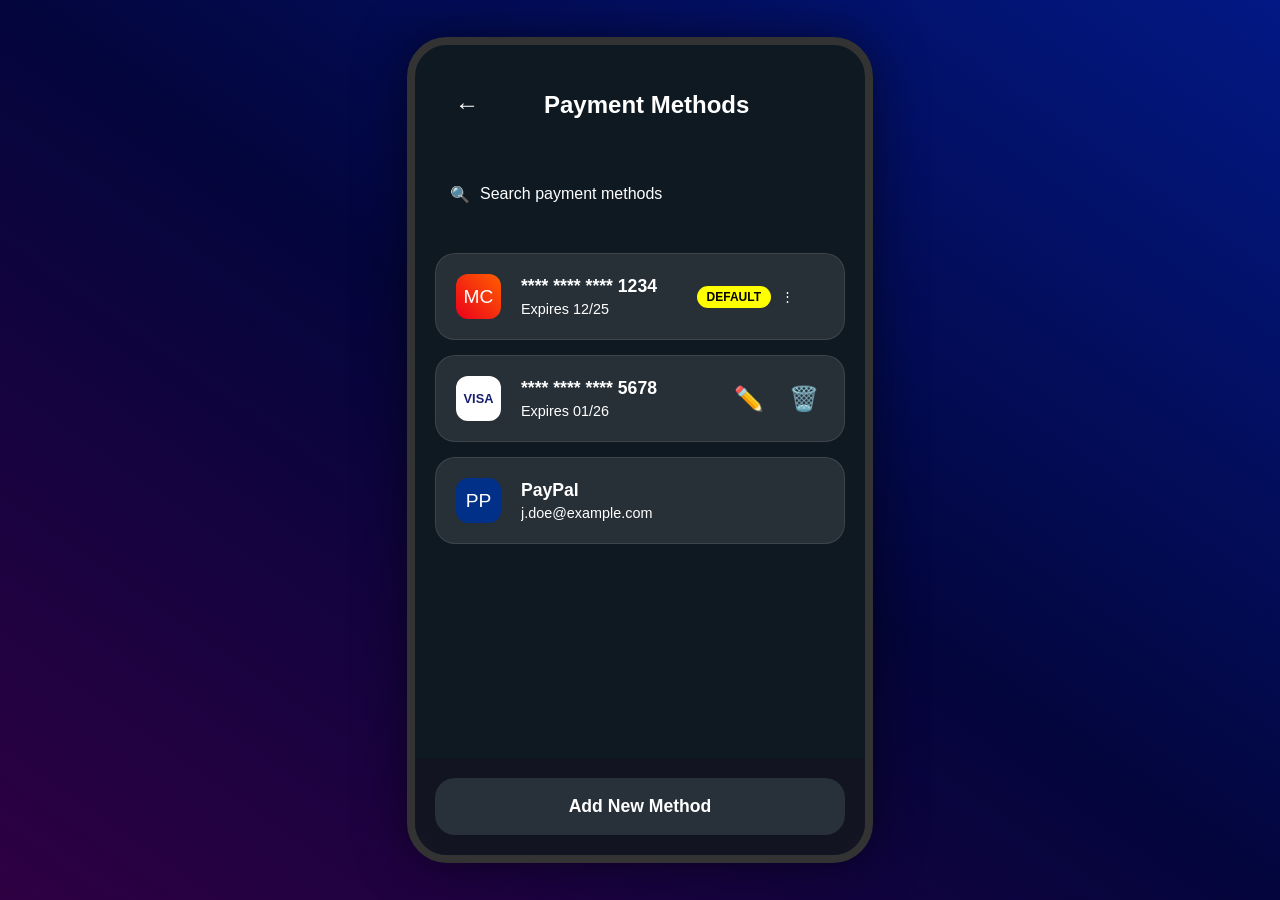
==== commit f23e8086: "fix: Se corrige el codigo pertinente de payment-methods" ====
--- a/screens/payment-methods.html
+++ b/screens/payment-methods.html
@@ -37,10 +37,9 @@
         <ul class="payment-list">
           <li>
             <button class="payment-item-btn" role="button">
-              <span class="visually-hidden">
-                Método de pago: Tarjeta terminada en 1234, predeterminada
-              </span>
-
+              <span class="visually-hidden"
+                >Método de pago: Tarjeta terminada en 1234, predeterminada</span
+              >
               <div class="card-logo logo-mastercard" aria-hidden="true">
                 <span>MC</span>
               </div>
@@ -56,89 +55,25 @@
           </li>
 
           <li>
-            <div
-              class="payment-item-btn"
-              role="button"
-              tabindex="0"
-              style="
-                display: flex;
-                align-items: center;
-                justify-content: space-between;
-                padding: 15px;
-                width: 100%;
-                box-sizing: border-box;
-              "
-            >
+            <div class="payment-item-btn no-cursor">
               <span class="visually-hidden"
                 >Método de pago: Tarjeta terminada en 5678</span
               >
 
-              <div
-                style="
-                  display: flex;
-                  align-items: center;
-                  flex: 1;
-                  min-width: 0;
-                "
-              >
-                <div
-                  class="card-logo logo-visa"
-                  aria-hidden="true"
-                  style="flex-shrink: 0"
-                >
-                  <span>VISA</span>
-                </div>
-
-                <div
-                  class="item-content"
-                  style="min-width: 0; overflow: hidden"
-                >
-                  <h2
-                    class="item-title"
-                    style="
-                      font-size: 1.1rem;
-                      white-space: nowrap;
-                      overflow: hidden;
-                      text-overflow: ellipsis;
-                    "
-                  >
-                    **** **** **** 5678
-                  </h2>
-                  <p class="item-subtitle">Expires 01/26</p>
-                </div>
+              <div class="card-logo logo-visa" aria-hidden="true">
+                <span>VISA</span>
               </div>
 
-              <div
-                class="item-actions"
-                style="
-                  display: flex;
-                  gap: 10px;
-                  margin-left: 10px;
-                  flex-shrink: 0;
-                "
-              >
-                <button
-                  class="action-btn-pay edit"
-                  aria-label="Editar"
-                  style="
-                    background: none;
-                    border: none;
-                    font-size: 1.2rem;
-                    cursor: pointer;
-                  "
-                >
+              <div class="item-content">
+                <h2 class="item-title">**** **** **** 5678</h2>
+                <p class="item-subtitle">Expires 01/26</p>
+              </div>
+
+              <div class="item-actions-group">
+                <button class="action-btn-pay edit" aria-label="Editar">
                   <span aria-hidden="true">✏️</span>
                 </button>
-                <button
-                  class="action-btn-pay delete"
-                  aria-label="Eliminar"
-                  style="
-                    background: none;
-                    border: none;
-                    font-size: 1.2rem;
-                    cursor: pointer;
-                  "
-                >
+                <button class="action-btn-pay delete" aria-label="Eliminar">
                   <span aria-hidden="true">🗑️</span>
                 </button>
               </div>
@@ -161,12 +96,10 @@
           </li>
         </ul>
       </main>
+
       <footer class="footer-sticky-action">
-    <button class="btn-primary-dark" type="button">
-        Add New Method
-    </button>
-</footer>
-      
+        <button class="btn-primary-dark" type="button">Add New Method</button>
+      </footer>
     </div>
   </body>
 </html>
--- a/css/app.css
+++ b/css/app.css
@@ -1282,11 +1282,9 @@
     background: rgba(255, 255, 255, 0.1);
 }
 
-/* Estilos para el texto dentro de la tarjeta de seguridad */
 .security-text h2 {
     font-size: 1rem;
     margin: 0 0 8px 0;
-    /* Eliminamos márgenes por defecto y damos espacio abajo */
 }
 
 .security-link {
@@ -1300,22 +1298,18 @@
     opacity: 0.8;
 }
 
-/* Estilo para la imagen del astronauta */
 .security-img-small {
     width: 80px;
     height: auto;
     object-fit: contain;
 }
 
-/* Contenedor del título con botón de regreso */
 .header-flex {
     display: flex;
     align-items: center;
     padding: 10px 20px;
-    /* Ajusta según el diseño de tu app */
-}
-
-/* Estilo para el botón de volver (reutilizando propiedades comunes) */
+}
+
 .btn-back-nav {
     text-decoration: none;
     color: white;
@@ -1330,21 +1324,18 @@
     opacity: 0.7;
 }
 
-/* Ajuste para el título centrado */
 .title-x3 {
     font-size: var(--fz-xl);
     font-weight: 700;
     margin: 0;
 }
 
-/* Contenedor principal del contenido de pagos */
 .payment-content {
     padding: 20px;
     flex: 1;
     overflow-y: auto;
 }
 
-/* Lista de métodos de pago */
 .payment-list {
     list-style: none;
     padding: 0;
@@ -1354,7 +1345,6 @@
     margin: 0;
 }
 
-/* Estilos para el botón de ítem de pago (ya tenías algunos en app.css) */
 .payment-item-btn {
     display: flex;
     align-items: center;
@@ -1369,7 +1359,6 @@
     transition: background 0.3s, transform 0.2s;
 }
 
-/* Contenedor del pie de página con efecto de desenfoque */
 .footer-sticky-action {
     padding: 20px;
     background: rgba(20, 20, 35, 0.9);
@@ -1381,7 +1370,6 @@
     box-sizing: border-box;
 }
 
-/* Botón de acción principal (variante oscura) */
 .btn-primary-dark {
     font-size: 1.1rem;
     width: 100%;
@@ -1404,22 +1392,18 @@
     transform: translateY(0);
 }
 
-/* Contenedor específico para la navegación del recibo */
 .bottom-nav-receipt {
     display: flex;
     justify-content: space-around;
     padding: 15px;
     background-color: #D5D4E6;
-    /* Color lavanda de tu diseño */
     position: relative;
     width: 100%;
     box-sizing: border-box;
 }
 
-/* Estilo para los botones de acción (iconos naranja) */
 .action-btn-pay span {
     color: #ff6b00;
-    /* Color naranja de la imagen */
     font-size: 1.5rem;
     display: inline-block;
     transition: transform 0.2s ease;
@@ -1427,13 +1411,10 @@
 
 .action-btn-pay:hover span {
     transform: scale(1.2);
-    /* Efecto sutil al pasar el ratón */
-}
-
-/* Contenedor principal del swipe */
+}
+
 .swipe-container {
     background: #090a0f;
-    /* Color oscuro profundo */
     border-radius: var(--radius-xl);
     padding: 0px;
     display: flex;
@@ -1444,7 +1425,6 @@
     margin: 0px;
 }
 
-/* Texto que queda por debajo del slider */
 .swipe-label {
     position: absolute;
     width: 100%;
@@ -1455,7 +1435,6 @@
     color: rgba(255, 255, 255, 0.6);
 }
 
-/* El input tipo range transformado en slider */
 .confirm-slider {
     -webkit-appearance: none;
     appearance: none;
@@ -1467,7 +1446,6 @@
     z-index: 2;
 }
 
-/* Estilo del "tirador" o thumb del slider */
 .confirm-slider::-webkit-slider-thumb {
     -webkit-appearance: none;
     appearance: none;
@@ -1483,4 +1461,67 @@
 
 .confirm-slider::-webkit-slider-thumb:active {
     cursor: grabbing;
+}
+
+.item-main-info {
+    display: flex;
+    align-items: center;
+    flex: 1;
+    min-width: 0;
+}
+
+.item-actions-group {
+    display: flex;
+    gap: 10px;
+    margin-left: 10px;
+    flex-shrink: 0;
+}
+
+.payment-item-btn .item-title {
+    font-size: 1.1rem;
+    white-space: nowrap;
+    overflow: hidden;
+    text-overflow: ellipsis;
+}
+
+.action-btn-pay {
+    background: none;
+    border: none;
+    font-size: 1.2rem;
+    cursor: pointer;
+    transition: opacity 0.2s;
+}
+
+.action-btn-pay:hover {
+    opacity: 0.7;
+}
+
+.card-logo {
+    flex-shrink: 0;
+}
+
+.payment-content .item-content {
+    min-width: 0;
+    overflow: hidden;
+}
+
+.payment-item-btn {
+    display: flex;
+    align-items: center;
+    justify-content: space-between;
+    width: 100%;
+    box-sizing: border-box;
+
+}
+
+.item-content {
+    flex: 1;
+    margin-right: 10px;
+    min-width: 0;
+}
+
+.item-actions-group {
+    display: flex;
+    gap: 15px;
+    align-items: center;
 }
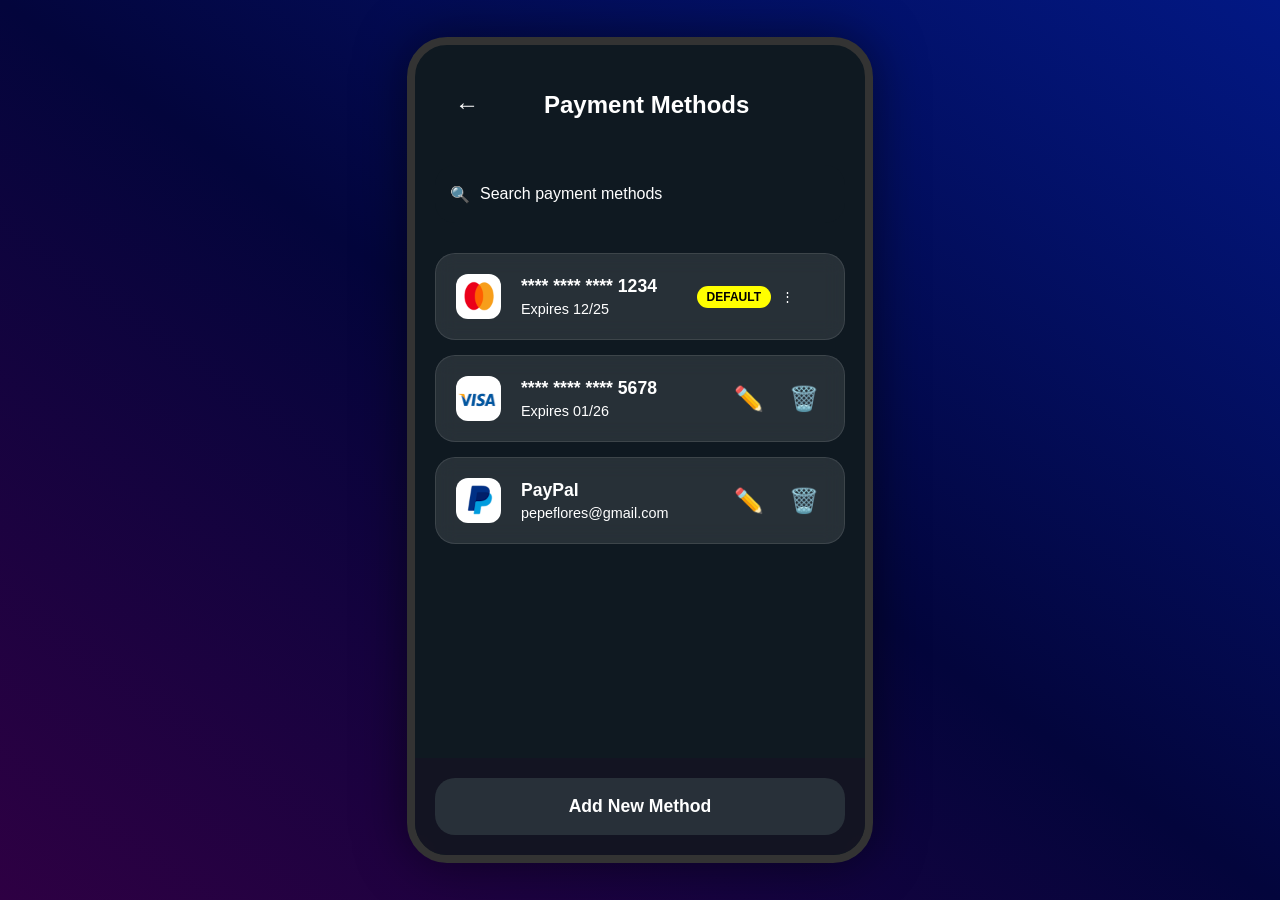
==== commit 7136770e: "feat: se agregan los logos de tarjeatas de credito" ====
--- a/screens/payment-methods.html
+++ b/screens/payment-methods.html
@@ -41,7 +41,7 @@
                 >Método de pago: Tarjeta terminada en 1234, predeterminada</span
               >
               <div class="card-logo logo-mastercard" aria-hidden="true">
-                <span>MC</span>
+                <span><img src="../assets/icons/mastercard.png" alt="Mastercard" class="mastercard-img"></span>
               </div>
               <div class="item-content">
                 <h2 class="item-title">**** **** **** 1234</h2>
@@ -61,7 +61,7 @@
               >
 
               <div class="card-logo logo-visa" aria-hidden="true">
-                <span>VISA</span>
+                 <span><img src="../assets/icons/visa.png" alt="Visa" class="visa-img"></span>
               </div>
 
               <div class="item-content">
@@ -81,18 +81,29 @@
           </li>
 
           <li>
-            <button class="payment-item-btn" role="button">
+            <div class="payment-item-btn no-cursor">
               <span class="visually-hidden"
                 >Método de pago: Cuenta de PayPal</span
               >
+
               <div class="paypal-logo logo-paypal" aria-hidden="true">
-                <span>PP</span>
+                <span><img src="../assets/icons/paypal.png" alt="PayPal" class="paypal-img"></span>
               </div>
+
               <div class="item-content">
                 <h2 class="item-title">PayPal</h2>
-                <p class="item-subtitle">j.doe@example.com</p>
+                <p class="item-subtitle">pepeflores@gmail.com</p>
               </div>
-            </button>
+
+              <div class="item-actions-group">
+                <button class="action-btn-pay edit" aria-label="Editar">
+                  <span aria-hidden="true">✏️</span>
+                </button>
+                <button class="action-btn-pay delete" aria-label="Eliminar">
+                  <span aria-hidden="true">🗑️</span>
+                </button>
+              </div>
+            </div>
           </li>
         </ul>
       </main>
--- a/css/app.css
+++ b/css/app.css
@@ -268,7 +268,7 @@
     display: flex;
     align-items: center;
     gap: 15px;
-    padding: 15px 0;
+    padding: 10px 0;
     border-bottom: 1px solid rgba(255, 255, 255, 0.1);
 }
 
@@ -542,8 +542,9 @@
 }
 
 .currency {
-    font-size: 0.7rem;
-    opacity: 0.5;
+    margin-right: 25px;
+    font-size: 0.9rem;
+    opacity: 0.7;
     display: block;
 }
 
@@ -838,15 +839,30 @@
 }
 
 .logo-mastercard {
-    background: linear-gradient(45deg, #eb001b, #ff5f00);
-    color: #fff;
+    background: white;
     font-size: 1.2rem;
 }
 
 .logo-paypal {
-    background-color: #003087;
-    color: #fff;
-    font-size: 1.2rem;
+    background-color: #ffffff;
+}
+.paypal-logo img {
+    width: 30px;
+    height: auto;
+    margin-top: 3px;
+}
+
+.mastercard-img {
+    width: 30px;
+    height: auto;
+    margin-top: 3px;
+}
+
+.visa-img {
+    width: 40px;
+    height: 20px;
+    margin-top: 5px;
+    margin-right: 3px;
 }
 
 .item-content {
@@ -1024,6 +1040,31 @@
     border-radius: 50%;
     box-shadow: inset 0 0 5px rgba(255, 255, 255, 0.5);
 }
+
+.token-icon-sm {
+    width: 20px;
+    height: 20px;
+    background: #4a90e2;
+    border-radius: 50%;
+    box-shadow: inset 0 0 5px rgba(255, 255, 255, 0.5);
+}
+
+.people-number {
+        position: absolute;
+        top: -5px;
+        right: -10px;
+        font-weight: 800;
+        color: white;
+        min-width: 12px;
+        text-align: center;
+        line-height: 1;
+        font-size: 0.9rem;
+    }
+
+.icon-container {
+        position: relative;
+        display: inline-block;
+    }
 
 .btn-connect-wallet {
     background: rgba(255, 255, 255, 0.05);
@@ -1299,8 +1340,8 @@
 }
 
 .security-img-small {
-    width: 80px;
-    height: auto;
+    width: 100px;
+    height: 100px;
     object-fit: contain;
 }
 
@@ -1452,7 +1493,6 @@
     width: 70px;
     height: 50px;
     background: var(--accent);
-    /* Azul por defecto */
     border-radius: 12px;
     box-shadow: 0 4px 10px rgba(0, 0, 0, 0.3);
     cursor: grab;
@@ -1511,7 +1551,6 @@
     justify-content: space-between;
     width: 100%;
     box-sizing: border-box;
-
 }
 
 .item-content {
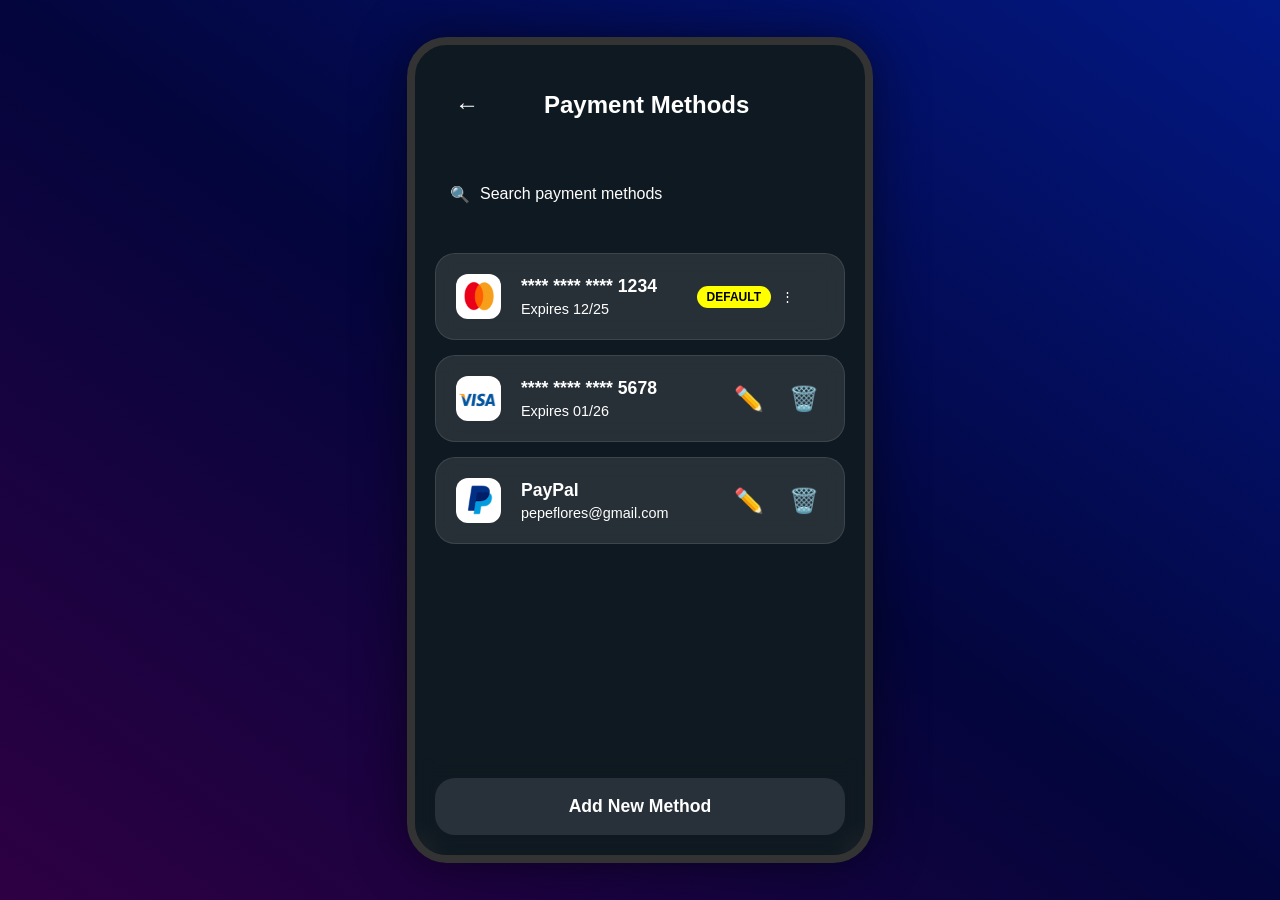
==== commit 4ce09a72: "fix: Se corrigen los colores de payment-methods" ====
--- a/screens/payment-methods.html
+++ b/screens/payment-methods.html
@@ -22,7 +22,7 @@
       </header>
 
       <section class="search-container">
-        <div class="search-wrapper">
+        <div class="search-wrapper-pay">
           <span class="search-icon" aria-hidden="true">🔍</span>
           <input
             type="search"
--- a/css/app.css
+++ b/css/app.css
@@ -198,9 +198,9 @@
 }
 
 .security-text h2 {
-    font-size: var(--fz-lg);
     max-width: 200px;
-    margin-bottom: 10px;
+    margin: 0 0 8px 0;
+    font-size: 1rem;
 }
 
 .security-img {
@@ -211,15 +211,14 @@
 .quick-actions {
     display: grid;
     grid-template-columns: repeat(3, 1fr);
-    gap: 15px;
     padding: 20px;
+    gap: 10px;
 }
 
 .action-btn {
     background: white;
     border: none;
     border-radius: var(--radius-xl);
-    padding: 20px 10px;
     display: flex;
     flex-direction: column;
     align-items: center;
@@ -227,6 +226,7 @@
     color: #1a1a1a;
     font-weight: bold;
     cursor: pointer;
+    padding: 15px;
 }
 
 .search-container {
@@ -239,14 +239,27 @@
     display: flex;
     align-items: center;
     padding: 5px 15px;
+    transition: box-shadow 0.3s;
+    margin-bottom: 10px;
+}
+
+.search-wrapper-pay {
+    border-radius: var(--radius-xl);
+    display: flex;
+    align-items: center;
+    padding: 5px 15px;
+    transition: box-shadow 0.3s;
+    margin-bottom: 10px;
 }
 
 .search-input {
     background: transparent;
     border: none;
     color: white;
-    padding: 15px;
     flex: 1;
+    color: var(--text-main);
+    padding: 15px 0;
+    font-size: 1rem;
 }
 
 .search-history {
@@ -327,53 +340,6 @@
 .splash-logo-img {
     width: 100%;
     height: auto;
-}
-
-.home-header {
-    padding: 20px;
-}
-
-.user-profile {
-    display: flex;
-    align-items: center;
-    gap: 15px;
-    margin-bottom: 20px;
-}
-
-.avatar {
-    width: 45px;
-    height: 45px;
-    border-radius: 50%;
-    border: 2px solid var(--accent);
-}
-
-.security-card {
-    background: var(--glass);
-    backdrop-filter: blur(var(--blur));
-    border-radius: var(--radius-xl);
-    padding: 20px;
-    display: flex;
-    justify-content: space-between;
-    align-items: center;
-}
-
-.quick-actions {
-    display: grid;
-    grid-template-columns: repeat(3, 1fr);
-    gap: 10px;
-    padding: 20px;
-}
-
-.action-btn {
-    background: white;
-    border: none;
-    border-radius: var(--radius-xl);
-    padding: 15px;
-    display: flex;
-    flex-direction: column;
-    align-items: center;
-    font-weight: bold;
-    color: #1a1a1a;
 }
 
 .bottom-nav {
@@ -409,11 +375,6 @@
         transform: translateY(0);
     }
 }
-
-.page-entrance {
-    animation: slideInUp 0.8s cubic-bezier(0.23, 1, 0.32, 1) forwards;
-}
-
 
 .map-view {
     height: 60vh;
@@ -747,32 +708,17 @@
     padding: var(--space-5);
 }
 
-.search-wrapper {
-    background: #0F1921;
-    border-radius: var(--radius-xl);
-    display: flex;
-    align-items: center;
-    padding: 5px 15px;
-    transition: box-shadow 0.3s;
-    margin-bottom: 10px;
-}
-
 .search-wrapper:focus-within {
+    box-shadow: 0 0 0 2px var(--accent);
+}
+
+.search-wrapper-pay:focus-within {
     box-shadow: 0 0 0 2px var(--accent);
 }
 
 .search-icon {
     color: var(--text-secondary);
     margin-right: 10px;
-}
-
-.search-input {
-    background: transparent;
-    border: none;
-    color: var(--text-main);
-    padding: 15px 0;
-    flex: 1;
-    font-size: 1rem;
 }
 
 .search-input::placeholder {
@@ -836,6 +782,13 @@
     color: #1a1f71;
     font-weight: bold;
     font-size: 0.8rem;
+}
+
+.plane-svg {
+    width: 20px;
+    height: auto;
+    margin-top: 5px;
+    padding: 20px;
 }
 
 .logo-mastercard {
@@ -962,17 +915,6 @@
     box-shadow: 0 0 0 3px var(--accent);
 }
 
-.visually-hidden {
-    position: absolute;
-    width: 1px;
-    height: 1px;
-    padding: 0;
-    margin: -1px;
-    overflow: hidden;
-    clip: rect(0, 0, 0, 0);
-    border: 0;
-}
-
 .vehicle-detail-view {
     display: none;
     flex-direction: column;
@@ -1164,7 +1106,7 @@
     display: flex;
     align-items: center;
     justify-content: center;
-    padding: 0 15px;
+    padding: 0 0px;
     position: relative;
 }
 
@@ -1323,11 +1265,6 @@
     background: rgba(255, 255, 255, 0.1);
 }
 
-.security-text h2 {
-    font-size: 1rem;
-    margin: 0 0 8px 0;
-}
-
 .security-link {
     color: beige;
     text-decoration: none;
@@ -1402,7 +1339,6 @@
 
 .footer-sticky-action {
     padding: 20px;
-    background: rgba(20, 20, 35, 0.9);
     backdrop-filter: blur(10px);
     -webkit-backdrop-filter: blur(10px);
     position: sticky;
@@ -1563,4 +1499,59 @@
     display: flex;
     gap: 15px;
     align-items: center;
+}
+
+.swipe-container-new {
+    background: #090a0f;
+    border-radius: var(--radius-xl);
+    height: 60px;
+    position: relative;
+    overflow: hidden;
+    display: flex;
+    align-items: center;
+    border: 1px solid rgba(255, 255, 255, 0.1);
+}
+
+.swipe-handle {
+    width: 70px;
+    height: 50px;
+    background: var(--accent);
+    border-radius: 12px;
+    position: absolute;
+    left: 5px;
+    z-index: 3;
+    cursor: pointer;
+    transition: transform 0.4s cubic-bezier(0.175, 0.885, 0.32, 1.275);
+}
+
+.booking-link {
+    position: absolute;
+    width: 100%;
+    height: 100%;
+    display: flex;
+    justify-content: center;
+    align-items: center;
+    background: #28a745;
+    color: white;
+    text-decoration: none;
+    font-weight: bold;
+    z-index: 4;
+    opacity: 0;
+    pointer-events: none;
+    transition: opacity 0.3s ease;
+}
+
+#confirm-trigger:checked~.swipe-container-new .swipe-handle {
+    transform: translateX(calc(450px - 85px));
+}
+
+#confirm-trigger:checked~.swipe-container-new .booking-link {
+    opacity: 1;
+    pointer-events: auto;
+}
+.swipe-label {
+    width: 100%;
+    text-align: center;
+    color: rgba(255, 255, 255, 0.5);
+    font-size: 0.9rem;
 }
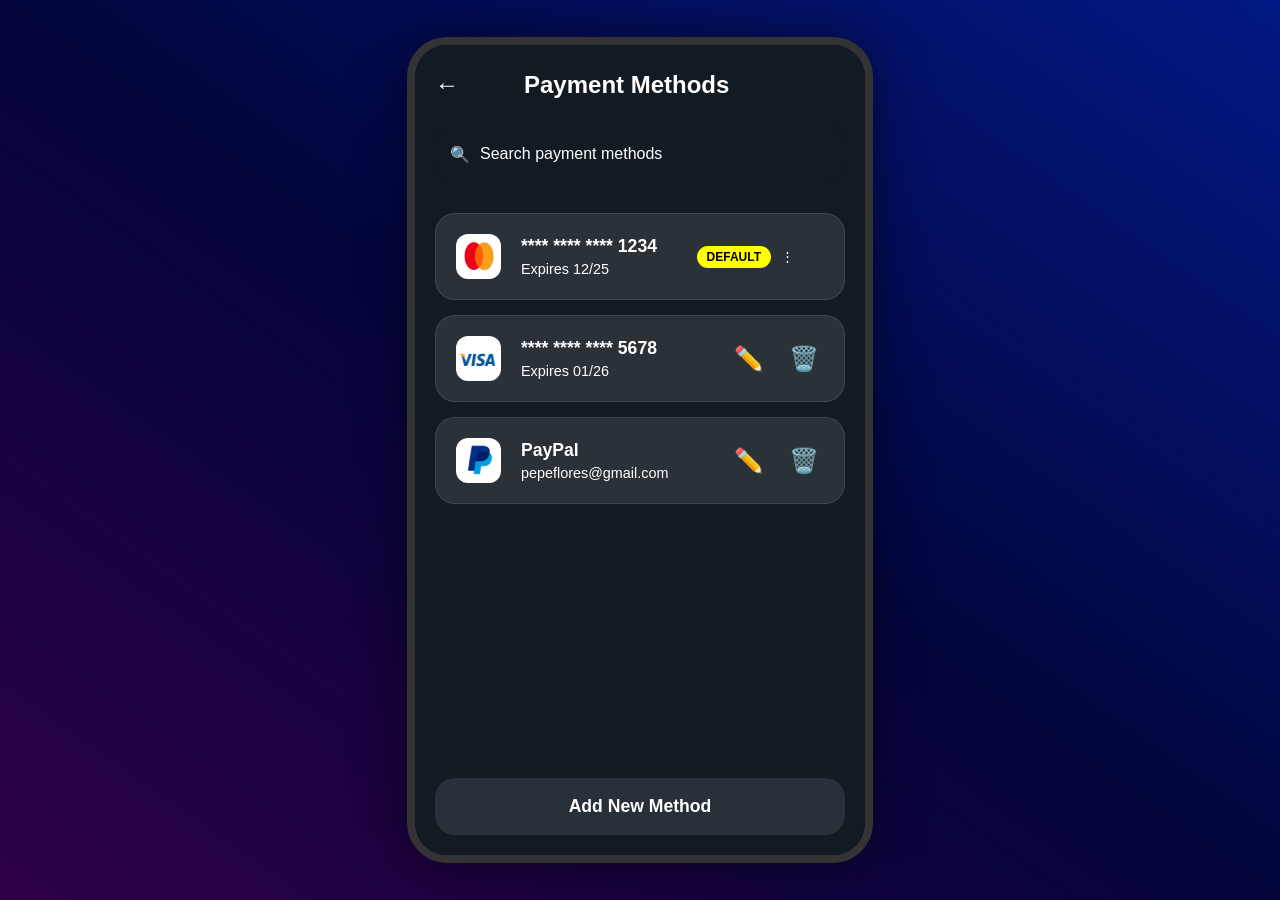
==== commit f492c6b4: "fix: Correcion de los margenes y zoom de la app" ====
--- a/screens/payment-methods.html
+++ b/screens/payment-methods.html
@@ -8,7 +8,7 @@
   </head>
   <body>
     <div class="container page-entrance-payment">
-      <header class="home-header">
+      <header class="home-header-pay">
         <div class="header-flex">
           <a
             href="travel.html"
@@ -21,7 +21,7 @@
         </div>
       </header>
 
-      <section class="search-container">
+      <section class="search-container-pay">
         <div class="search-wrapper-pay">
           <span class="search-icon" aria-hidden="true">🔍</span>
           <input
--- a/css/app.css
+++ b/css/app.css
@@ -1,4 +1,3 @@
-
 :root {
     background: var(--space-gradient, linear-gradient(to top right, #2e0043, #03053c, #021884));
     --glass: rgba(255, 255, 255, 0.1);
@@ -141,15 +140,10 @@
     }
 }
 
-.page-entrance {
+.page-entrance,
+.page-entrance-payment {
     animation: slideInUp 1.5s cubic-bezier(0.23, 1, 0.32, 1) forwards;
-    overflow: hidden;
-}
-
-.page-entrance-payment{
-    animation: slideInUp 1.5s cubic-bezier(0.23, 1, 0.32, 1) forwards;
-    overflow: hidden;
-    background-color: #0F1921;
+    overflow-y: auto;
 }
 
 .page-entrance main {
@@ -171,6 +165,10 @@
     padding: 20px;
 }
 
+.home-header-pay {
+    background-color: #121b22;
+}
+
 .user-profile {
     display: flex;
     align-items: center;
@@ -233,6 +231,11 @@
     padding: 0 20px;
 }
 
+.search-container-pay {
+    padding: 0 20px;
+    background-color: #121b22;
+}
+
 .search-wrapper {
     background: #2a2b3d;
     border-radius: var(--radius-xl);
@@ -245,6 +248,7 @@
 
 .search-wrapper-pay {
     border-radius: var(--radius-xl);
+    background-color: #121b22;
     display: flex;
     align-items: center;
     padding: 5px 15px;
@@ -416,7 +420,7 @@
 }
 
 .bottom-sheet {
-    
+
     bottom: 0;
     width: 100%;
     max-width: 450px;
@@ -452,7 +456,9 @@
 }
 
 #sheet-toggle:checked~.bottom-sheet {
-    height: 55vh;
+    height: auto;
+    max-height: 85vh;
+    overflow-y: auto;
 }
 
 .sheet-collapsed-content {
@@ -464,9 +470,10 @@
 
 .vehicle-list {
     display: none;
-    margin-top: 30px;
+    margin-top: 10px;
     list-style: none;
     padding: 0;
+    overflow-y: auto;
 }
 
 #sheet-toggle:checked~.bottom-sheet .sheet-collapsed-content {
@@ -518,15 +525,10 @@
     display: flex;
     align-items: center;
     gap: 15px;
-    padding: 15px 10px;
+    padding: 10px 10px;
     border-radius: var(--radius-xl);
     cursor: pointer;
     transition: background 0.3s, border 0.3s;
-}
-
-.vehicle-item.active {
-    background: rgba(0, 123, 255, 0.1);
-    border: 2px solid var(--accent);
 }
 
 .vehicle-item:hover {
@@ -571,7 +573,7 @@
     color: white;
     font-weight: bold;
     font-size: 1.2rem;
-    margin-top: 30px;
+    margin-top: 0px;
     border-radius: var(--radius-xl);
     text-decoration: none;
     transition: background 0.3s;
@@ -799,6 +801,7 @@
 .logo-paypal {
     background-color: #ffffff;
 }
+
 .paypal-logo img {
     width: 30px;
     height: auto;
@@ -992,21 +995,21 @@
 }
 
 .people-number {
-        position: absolute;
-        top: -5px;
-        right: -10px;
-        font-weight: 800;
-        color: white;
-        min-width: 12px;
-        text-align: center;
-        line-height: 1;
-        font-size: 0.9rem;
-    }
+    position: absolute;
+    top: -5px;
+    right: -10px;
+    font-weight: 800;
+    color: white;
+    min-width: 12px;
+    text-align: center;
+    line-height: 1;
+    font-size: 0.9rem;
+}
 
 .icon-container {
-        position: relative;
-        display: inline-block;
-    }
+    position: relative;
+    display: inline-block;
+}
 
 .btn-connect-wallet {
     background: rgba(255, 255, 255, 0.05);
@@ -1196,6 +1199,7 @@
 .title-x2 {
     text-align: center;
     margin-left: 50px;
+    background-color: #121b22;
 }
 
 .receipt-card {
@@ -1312,6 +1316,7 @@
     padding: 20px;
     flex: 1;
     overflow-y: auto;
+    background-color: #121b22;
 }
 
 .payment-list {
@@ -1345,6 +1350,7 @@
     bottom: 0;
     width: 100%;
     box-sizing: border-box;
+    background-color: #121b22;
 }
 
 .btn-primary-dark {
@@ -1549,6 +1555,7 @@
     opacity: 1;
     pointer-events: auto;
 }
+
 .swipe-label {
     width: 100%;
     text-align: center;
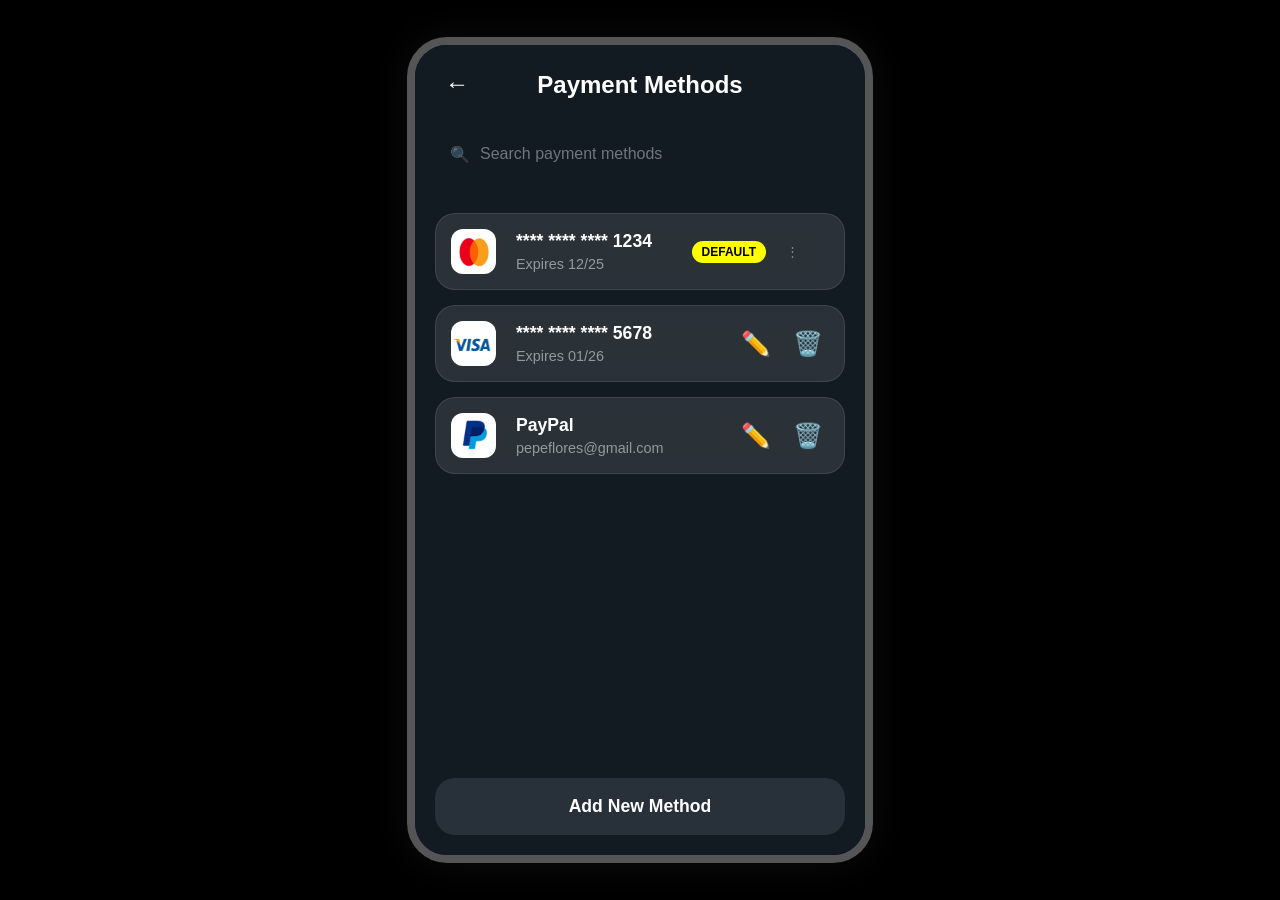
==== commit 0ae51da6: "feat (missions): Se agrega el archivo missions correspondiente al examen" ====
--- a/screens/payment-methods.html
+++ b/screens/payment-methods.html
@@ -7,7 +7,7 @@
     <link rel="stylesheet" href="../css/app.css" />
   </head>
   <body>
-    <div class="container page-entrance-payment">
+    <div class="container page-entrance">
       <header class="home-header-pay">
         <div class="header-flex">
           <a
@@ -41,7 +41,12 @@
                 >Método de pago: Tarjeta terminada en 1234, predeterminada</span
               >
               <div class="card-logo logo-mastercard" aria-hidden="true">
-                <span><img src="../assets/icons/mastercard.png" alt="Mastercard" class="mastercard-img"></span>
+                <span
+                  ><img
+                    src="../assets/icons/mastercard.png"
+                    alt="Mastercard"
+                    class="mastercard-img"
+                /></span>
               </div>
               <div class="item-content">
                 <h2 class="item-title">**** **** **** 1234</h2>
@@ -61,7 +66,12 @@
               >
 
               <div class="card-logo logo-visa" aria-hidden="true">
-                 <span><img src="../assets/icons/visa.png" alt="Visa" class="visa-img"></span>
+                <span
+                  ><img
+                    src="../assets/icons/visa.png"
+                    alt="Visa"
+                    class="visa-img"
+                /></span>
               </div>
 
               <div class="item-content">
@@ -87,7 +97,12 @@
               >
 
               <div class="paypal-logo logo-paypal" aria-hidden="true">
-                <span><img src="../assets/icons/paypal.png" alt="PayPal" class="paypal-img"></span>
+                <span
+                  ><img
+                    src="../assets/icons/paypal.png"
+                    alt="PayPal"
+                    class="paypal-img"
+                /></span>
               </div>
 
               <div class="item-content">
--- a/css/app.css
+++ b/css/app.css
@@ -1,38 +1,36 @@
+/* ============================================================
+   VARIABLES & BASE
+   ============================================================ */
 :root {
-    background: var(--space-gradient, linear-gradient(to top right, #2e0043, #03053c, #021884));
+    --space-gradient: linear-gradient(to top right, #2e0043, #03053c, #021884);
     --glass: rgba(255, 255, 255, 0.1);
-
     --blur: 10px;
     --accent: #007bff;
-
     --text-1: #ffffff;
-
     --fz-lg: 1.25rem;
     --fz-xl: 1.5rem;
-
     --radius-xl: 20px;
     --chip-bg: rgba(255, 255, 255, 0.15);
     --chip-glow: 0 0 10px rgba(255, 255, 255, 0.3);
 }
 
-.card {
-    background: var(--glass);
-    backdrop-filter: blur(var(--blur));
-    -webkit-backdrop-filter: blur(var(--blur));
-    border-radius: var(--radius-xl);
-    padding: 20px;
-}
-
+/* ============================================================
+   RESET / BODY
+   ============================================================ */
 body {
     margin: 0;
     font-family: 'Segoe UI', Tahoma, Geneva, Verdana, sans-serif;
-    color: rgb(255, 255, 255);
+    color: #fff;
+    background-color: black;
     display: flex;
     justify-content: center;
     align-items: center;
     min-height: 100vh;
 }
 
+/* ============================================================
+   LAYOUT
+   ============================================================ */
 .container {
     width: 100%;
     max-width: 450px;
@@ -46,110 +44,23 @@
     box-shadow: 0 0 50px rgba(0, 0, 0, 0.5);
 }
 
-h1,
-.title-xl {
+/* ============================================================
+   TYPOGRAPHY
+   ============================================================ */
+h1, .title-xl { font-size: var(--fz-xl); }
+h2, .title-lg  { font-size: var(--fz-lg); }
+
+.title-x2 {
+    margin: 0;
+    text-align: center;
     font-size: var(--fz-xl);
-}
-
-h2,
-.title-lg {
-    font-size: var(--fz-lg);
-}
-
-.secondary-text {
-    color: var(--text-1);
-}
-
-.btn-primary {
-    background: var(--accent);
-    border-radius: var(--radius-xl);
-    border: none;
-    padding: 10px 20px;
-}
-
-.btn-secondary {
-    background: transparent;
-    border: 2px solid var(--accent);
-    border-radius: var(--radius-xl);
-    color: var(--accent);
-    padding: 10px 20px;
-}
-
-.splash-body {
-    overflow: hidden;
-    background: var(--space-gradient);
-    height: 100vh;
-}
-
-.splash-container {
-    display: flex;
-    justify-content: center;
-    align-items: center;
-    height: 100%;
-    width: 100%;
-    text-decoration: none;
-    cursor: pointer;
-    position: relative;
-}
-
-.splash-content {
-    text-align: center;
-    animation: fadeInUp 1s ease-out forwards;
-}
-
-.logo-image-wrapper {
-    margin-top: 200px;
-    width: 200px;
-}
-
-.splash-logo-img {
-    max-width: 80%;
-    height: auto;
-    display: block;
-    margin: 0 auto;
-}
-
-
-@keyframes fadeInUp {
-    from {
-        opacity: 0;
-        transform: translateY(20px);
-    }
-
-    to {
-        opacity: 1;
-        transform: translateY(0);
-    }
-}
-
-@keyframes slideInUp {
-    from {
-        opacity: 0;
-        transform: translateY(100vh);
-    }
-
-    to {
-        opacity: 1;
-        transform: translateY(0);
-    }
-}
-
-@keyframes reEnableScroll {
-    to {
-        overflow: auto;
-    }
-}
-
-.page-entrance,
-.page-entrance-payment {
-    animation: slideInUp 1.5s cubic-bezier(0.23, 1, 0.32, 1) forwards;
-    overflow-y: auto;
-}
-
-.page-entrance main {
-    animation: reEnableScroll 0s 1.5s forwards;
-}
-
+    width: 100%;
+    background-color: transparent;
+}
+
+/* ============================================================
+   UTILITY
+   ============================================================ */
 .visually-hidden {
     position: absolute;
     width: 1px;
@@ -161,13 +72,155 @@
     border: 0;
 }
 
-.home-header {
+/* Glass card — shared pattern */
+.card,
+.security-card {
+    background: var(--glass);
+    backdrop-filter: blur(var(--blur));
+    -webkit-backdrop-filter: blur(var(--blur));
+    border-radius: var(--radius-xl);
     padding: 20px;
 }
 
-.home-header-pay {
-    background-color: #121b22;
-}
+.security-card {
+    display: flex;
+    justify-content: space-between;
+    align-items: center;
+    position: relative;
+    overflow: hidden;
+}
+
+/* ============================================================
+   BUTTONS (shared)
+   ============================================================ */
+.btn-primary {
+    background: var(--accent);
+    border-radius: var(--radius-xl);
+    border: none;
+    padding: 10px 20px;
+}
+
+.btn-secondary {
+    background: transparent;
+    border: 2px solid var(--accent);
+    border-radius: var(--radius-xl);
+    color: var(--accent);
+    padding: 10px 20px;
+}
+
+/* Back button — used in travel.html and payment-methods.html */
+.btn-back-nav {
+    position: absolute;
+    z-index: 10;
+    top: 5px;
+    left: 20px;
+    text-decoration: none;
+    background: none;
+    border: none;
+    color: white;
+    font-size: 1.5rem;
+    cursor: pointer;
+    padding: 10px;
+    border-radius: 50%;
+    transition: background 0.3s;
+}
+.btn-back-nav:hover { opacity: 0.7; background-color: #5c5c5c; }
+
+/* Back button circle — used in receipt.html */
+.btn-back-circle {
+    position: absolute;
+    top: 15px;
+    left: 15px;
+    border-radius: 50px;
+    padding: 10px;
+    background: rgba(87, 85, 85, 0.1);
+    text-decoration: none;
+    transition: background 0.3s;
+}
+
+/* ============================================================
+   ANIMATIONS
+   ============================================================ */
+@keyframes fadeInUp {
+    from { opacity: 0; transform: translateY(20px); }
+    to   { opacity: 1; transform: translateY(0); }
+}
+
+@keyframes slideInUp {
+    from { opacity: 0; transform: translateY(100%); }
+    to   { opacity: 1; transform: translateY(0); }
+}
+
+@keyframes reEnableScroll {
+    to { overflow: auto; }
+}
+
+@keyframes drawOrbit {
+    to { stroke-dashoffset: 0; }
+}
+
+/* ============================================================
+   PAGE TRANSITIONS
+   ============================================================ */
+.page-entrance {
+    animation: slideInUp 1.5s cubic-bezier(0.23, 1, 0.32, 1) forwards;
+    overflow-y: auto;
+}
+
+/* ============================================================
+   SPLASH  (splash.html)
+   ============================================================ */
+.splash-container {
+    display: flex;
+    justify-content: center;
+    align-items: center;
+    height: 100%;
+    width: 100%;
+    text-decoration: none;
+    cursor: pointer;
+    position: relative;
+}
+
+.splash-content {
+    text-align: center;
+    animation: fadeInUp 1s ease-out forwards;
+}
+
+.logo-image-wrapper {
+    width: 380px;
+    margin: 0 auto;
+    display: flex;
+    justify-content: center;
+    align-items: center;
+}
+
+.orbital-svg {
+    position: absolute;
+    width: 100%;
+    height: auto;
+    pointer-events: none;
+    transform: rotateX(60deg) rotateY(-10deg);
+    z-index: -2;
+}
+
+.orbit-path {
+    stroke-dasharray: 1000;
+    stroke-dashoffset: 1000;
+    animation: drawOrbit 3s ease-in-out forwards;
+}
+
+.splash-logo-img {
+    width: 100%;
+    height: auto;
+    position: relative;
+    z-index: 1;
+    filter: drop-shadow(0 0 15px rgba(0, 118, 245, 0.2));
+}
+
+/* ============================================================
+   HOME  (home.html)
+   ============================================================ */
+.home-header { padding: 20px; }
 
 .user-profile {
     display: flex;
@@ -183,29 +236,27 @@
     border: 2px solid var(--accent);
 }
 
-.security-card {
-    background: var(--glass);
-    backdrop-filter: blur(var(--blur));
-    border-radius: var(--radius-xl);
-    padding: 20px;
-    display: flex;
-    justify-content: space-between;
-    align-items: center;
-    position: relative;
-    overflow: hidden;
-}
-
 .security-text h2 {
     max-width: 200px;
     margin: 0 0 8px 0;
     font-size: 1rem;
 }
 
-.security-img {
-    width: 120px;
-    height: auto;
-}
-
+.security-img-small {
+    width: 100px;
+    height: 100px;
+    object-fit: contain;
+}
+
+.security-link {
+    color: beige;
+    text-decoration: none;
+    font-size: 0.8rem;
+    transition: opacity 0.3s;
+}
+.security-link:hover { opacity: 0.8; }
+
+/* Quick actions */
 .quick-actions {
     display: grid;
     grid-template-columns: repeat(3, 1fr);
@@ -227,14 +278,51 @@
     padding: 15px;
 }
 
-.search-container {
-    padding: 0 20px;
-}
-
-.search-container-pay {
-    padding: 0 20px;
-    background-color: #121b22;
-}
+/* Destinations list */
+.destinations-list {
+    list-style: none;
+    padding: 20px;
+}
+
+.destinations-list li {
+    display: flex;
+    align-items: center;
+    gap: 15px;
+    padding: 10px 0;
+    border-bottom: 1px solid rgba(255, 255, 255, 0.1);
+}
+
+.dest-info h3 { font-size: 1rem; margin: 0; }
+.dest-info p  { font-size: 0.8rem; color: var(--text-1); margin: 0; }
+
+/* Bottom nav */
+.bottom-nav {
+    position: sticky;
+    bottom: 0;
+    margin-top: auto;
+    width: 100%;
+    background: rgba(20, 20, 35, 0.95);
+    backdrop-filter: blur(var(--blur));
+    border-radius: 15px;
+    display: flex;
+    justify-content: space-around;
+    padding: 15px 0;
+}
+
+.nav-item {
+    text-decoration: none;
+    color: #1a1a1a;
+    display: flex;
+    flex-direction: column;
+    align-items: center;
+    font-size: 0.8rem;
+    font-weight: bold;
+}
+.nav-item.active  { color: white; }
+.nav-item.inactive { color: #555; }
+
+/* Search */
+.search-container { padding: 0 20px; }
 
 .search-wrapper {
     background: #2a2b3d;
@@ -245,147 +333,54 @@
     transition: box-shadow 0.3s;
     margin-bottom: 10px;
 }
-
-.search-wrapper-pay {
-    border-radius: var(--radius-xl);
-    background-color: #121b22;
-    display: flex;
-    align-items: center;
-    padding: 5px 15px;
-    transition: box-shadow 0.3s;
-    margin-bottom: 10px;
-}
+.search-wrapper:focus-within { box-shadow: 0 0 0 2px var(--accent); }
 
 .search-input {
     background: transparent;
     border: none;
     color: white;
     flex: 1;
-    color: var(--text-main);
     padding: 15px 0;
     font-size: 1rem;
 }
+.search-input::placeholder { color: rgba(255, 255, 255, 0.4); }
+.search-input:focus { outline: none; }
 
 .search-history {
     background: #3f4056;
     padding: 8px 15px;
-    border-radius: 20px;
+    border-radius: var(--radius-xl);
     display: flex;
     align-items: center;
     gap: 8px;
     font-size: 0.9rem;
 }
 
-.destinations-list {
-    list-style: none;
-    padding: 20px;
-}
-
-.destinations-list li {
-    display: flex;
-    align-items: center;
-    gap: 15px;
-    padding: 10px 0;
-    border-bottom: 1px solid rgba(255, 255, 255, 0.1);
-}
-
-.dest-info h3 {
-    font-size: 1rem;
-    margin: 0;
-}
-
-.dest-info p {
-    font-size: 0.8rem;
+.secondary-text {
     color: var(--text-1);
-    margin: 0;
-}
-
-.bottom-nav {
-    position: fixed;
-    bottom: 0;
-    width: 100%;
-    background: rgba(20, 20, 35, 0.9);
-    backdrop-filter: blur(10px);
-    display: flex;
-    justify-content: space-around;
-    align-items: center;
-    padding: 15px 0;
-}
-
-.nav-item {
-    text-decoration: none;
-    color: #1a1a1a;
-    display: flex;
-    flex-direction: column;
-    align-items: center;
-    font-size: 0.8rem;
-    font-weight: bold;
-}
-
-.nav-item.active {
-    color: white;
-}
-
-.nav-item.inactive {
-    color: #555;
-}
-
-.splash-body .container {
-    background: var(--space-gradient);
-    justify-content: center;
-    align-items: center;
-}
-
-.logo-image-wrapper {
-    width: 250px;
-    animation: fadeInUp 1s ease-out forwards;
-}
-
-.splash-logo-img {
-    width: 100%;
-    height: auto;
-}
-
-.bottom-nav {
-    position: sticky;
-    bottom: 0;
-    margin-top: auto;
-    width: 100%;
-    background: rgba(20, 20, 35, 0.95);
-    backdrop-filter: blur(10px);
-    display: flex;
-    justify-content: space-around;
-    padding: 15px 0;
-}
-
-@keyframes fadeInUp {
-    from {
-        opacity: 0;
-        transform: translateY(20px);
-    }
-
-    to {
-        opacity: 1;
-        transform: translateY(0);
-    }
-}
-
-@keyframes slideInUp {
-    from {
-        transform: translateY(100%);
-    }
-
-    to {
-        transform: translateY(0);
-    }
-}
-
+}
+
+/* ============================================================
+   TRAVEL MAP  (travel.html)
+   ============================================================ */
 .map-view {
-    height: 60vh;
+    height: 45vh;
     position: relative;
     overflow: hidden;
-}
-
+    display: flex;
+    justify-content: center;
+    align-items: center;
+}
+
+.map-view img[src*="earth.png"] {
+    position: absolute;
+    top: 50%;
+    left: 50%;
+    transform: translate(-50%, -50%);
+    min-width: 500px;
+    height: auto;
+    z-index: 1;
+}
 
 .floating-chip {
     position: absolute;
@@ -398,39 +393,36 @@
     color: white;
     filter: drop-shadow(var(--chip-glow));
     pointer-events: none;
-}
-
-.chip-earth {
-    top: 20%;
-    left: 15%;
-}
-
-.chip-mars {
-    top: 40%;
-    right: 15%;
-}
+    z-index: 5;
+    white-space: nowrap;
+}
+
+.chip-earth { top: 50%; left: 50%; margin-top: -120px; margin-left: -150px; }
+.chip-mars  { top: 50%; left: 50%; margin-top: 50px;   margin-left: 100px;  }
 
 .route-arc {
     position: absolute;
-    top: 15%;
-    left: 10%;
-    width: 80%;
-    height: 60%;
+    top: 50%;
+    left: 50%;
+    transform: translate(-50%, -50%);
+    width: 400px;
+    height: 300px;
+    z-index: 3;
     opacity: 0.5;
-}
-
+    pointer-events: none;
+}
+
+/* Bottom sheet */
 .bottom-sheet {
-
     bottom: 0;
     width: 100%;
-    max-width: 450px;
-    backdrop-filter: blur(10px);
+    max-width: 100%;
+    backdrop-filter: blur(var(--blur));
     border-top-left-radius: var(--radius-xl);
     border-top-right-radius: var(--radius-xl);
     box-shadow: 0 -10px 30px rgba(0, 0, 0, 0.5);
     height: 180px;
     transition: height 0.4s cubic-bezier(0.23, 1, 0.32, 1);
-
     display: flex;
     flex-direction: column;
     padding: 20px;
@@ -450,15 +442,12 @@
     cursor: pointer;
     transition: background 0.3s;
 }
-
-.sheet-handle:hover {
-    background: rgba(255, 255, 255, 0.4);
-}
-
-#sheet-toggle:checked~.bottom-sheet {
+.sheet-handle:hover { background: rgba(255, 255, 255, 0.4); }
+
+#sheet-toggle:checked ~ .bottom-sheet {
     height: auto;
-    max-height: 85vh;
-    overflow-y: auto;
+    max-height: none;
+    overflow-y: visible;
 }
 
 .sheet-collapsed-content {
@@ -468,19 +457,19 @@
     margin-top: 15px;
 }
 
+#sheet-toggle:checked ~ .bottom-sheet .sheet-collapsed-content { display: none; }
+
+/* Vehicle list */
 .vehicle-list {
     display: none;
     margin-top: 10px;
     list-style: none;
     padding: 0;
-    overflow-y: auto;
-}
-
-#sheet-toggle:checked~.bottom-sheet .sheet-collapsed-content {
-    display: none;
-}
-
-#sheet-toggle:checked~.bottom-sheet .vehicle-list {
+    overflow-y: visible;
+    height: auto;
+}
+
+#sheet-toggle:checked ~ .bottom-sheet .vehicle-list {
     display: flex;
     flex-direction: column;
     flex: 1;
@@ -493,21 +482,10 @@
     object-fit: contain;
 }
 
-.launch-info h3 {
-    font-size: 1rem;
-    margin: 0;
-    opacity: 0.7;
-}
-
-.launch-duration {
-    font-size: 1.1rem;
-    margin: 4px 0 0 0;
-}
-
-.price-info {
-    text-align: right;
-    margin-left: auto;
-}
+.launch-info h3 { font-size: 1rem; margin: 0; opacity: 0.7; }
+.launch-duration { font-size: 1.1rem; margin: 4px 0 0 0; }
+
+.price-info { text-align: right; margin-left: auto; }
 
 .currency {
     margin-right: 25px;
@@ -516,408 +494,26 @@
     display: block;
 }
 
-.price-lg {
-    font-size: var(--fz-xl);
-    font-weight: bold;
-}
+.price-lg { font-size: var(--fz-xl); font-weight: bold; }
 
 .vehicle-item {
     display: flex;
     align-items: center;
     gap: 15px;
-    padding: 10px 10px;
+    padding: 10px;
     border-radius: var(--radius-xl);
     cursor: pointer;
     transition: background 0.3s, border 0.3s;
 }
-
-.vehicle-item:hover {
-    background: rgba(255, 255, 255, 0.05);
-}
-
-.vehicle-thumb {
-    width: 45px;
-    height: auto;
-    object-fit: contain;
-}
-
-.vehicle-details h4 {
-    font-size: 1rem;
-    margin: 0;
-}
-
-.vehicle-details p {
-    font-size: 0.8rem;
-    margin: 4px 0 0 0;
-}
-
-.vehicle-price {
-    font-size: 1.1rem;
-    font-weight: 600;
-    margin-left: auto;
-}
-
-.sheet-actions {
-    margin-top: auto;
-    display: flex;
-    flex-direction: column;
-    gap: 25px;
-    padding-bottom: 10px;
-}
-
-.btn-connect-wallet {
-    display: flex;
-    justify-content: left;
-    align-items: center;
-    backdrop-filter: blur(10px);
-    color: white;
-    font-weight: bold;
-    font-size: 1.2rem;
-    margin-top: 0px;
-    border-radius: var(--radius-xl);
-    text-decoration: none;
-    transition: background 0.3s;
-}
-
-.btn-connect-wallet:hover {
-    background: rgb(28, 27, 75)
-}
-
-.swipe-container {
-    background: #090a0f;
-    border-radius: var(--radius-xl);
-    padding: 5px;
-    display: flex;
-    align-items: center;
-    position: relative;
-    overflow: hidden;
-}
-
-.swipe-label {
-    position: absolute;
-    width: 100%;
-    text-align: center;
-    font-size: 0.9rem;
-    pointer-events: none;
-    z-index: 1;
-}
-
-.confirm-slider {
-    -webkit-appearance: none;
-    appearance: none;
-    width: 100%;
-    height: 50px;
-    background: transparent;
-    cursor: ew-resize;
-    position: relative;
-    z-index: 2;
-}
-
-.confirm-slider::-webkit-slider-thumb {
-    -webkit-appearance: none;
-    appearance: none;
-    width: 60px;
-    height: 40px;
-    background: var(--accent);
-    border-radius: 15px;
-    box-shadow: 0 4px 10px rgba(0, 0, 0, 0.3);
-    transition: background 0.3s;
-}
-
-.swipe-container:has(input[type="range"]:focus) {
-    box-shadow: 0 0 10px rgba(0, 123, 255, 0.4);
-}
-
-.swipe-container:has(input[type="range"][value="100"]) {
-    background: rgba(0, 123, 255, 0.2);
-}
-
-.swipe-container:has(input[type="range"][value="100"]) .confirm-slider::-webkit-slider-thumb {
-    background: #28a745;
-}
-
-@media (min-width: 1280px) {
-    .container {
-        height: 90vh;
-        max-height: 900px;
-        border-radius: 40px;
-        border: 8px solid #333;
-    }
-}
-
-@media (max-width: 480px) {
-    .container {
-        max-width: 100%;
-        height: 100vh;
-        border-radius: 0;
-        border: none;
-    }
-
-    .quick-actions {
-        grid-template-columns: 1fr;
-    }
-
-    .action-btn {
-        width: 100%;
-    }
-}
-
-.page-container {
-    width: 100%;
-    max-width: 450px;
-    background: #0F1921;
-    display: flex;
-    flex-direction: column;
-    box-shadow: 0 0 30px rgba(0, 0, 0, 0.5);
-    min-height: 100vh;
-    position: relative;
-}
-
-.page-header {
-    display: flex;
-    align-items: center;
-    padding: var(--space-5);
-    border-bottom: 1px solid rgba(255, 255, 255, 0.1);
-}
-
-.btn-back {
-    background: none;
-    border: none;
-    color: var(--text-main);
-    font-size: 1.5rem;
-    cursor: pointer;
-    padding: 10px;
-    margin-right: 15px;
-    border-radius: 50%;
-    transition: background 0.3s;
-}
-
-.btn-back:hover,
-.btn-back:focus {
-    background: rgba(255, 255, 255, 0.1);
-    outline: none;
-}
-
-.page-title {
-    font-size: var(--fz-xl);
-    font-weight: 700;
-    margin: 0;
-    margin-left: 40px;
-    padding: 20px;
-}
-
-.search-section {
-    padding: var(--space-5);
-}
-
-.search-wrapper:focus-within {
-    box-shadow: 0 0 0 2px var(--accent);
-}
-
-.search-wrapper-pay:focus-within {
-    box-shadow: 0 0 0 2px var(--accent);
-}
-
-.search-icon {
-    color: var(--text-secondary);
-    margin-right: 10px;
-}
-
-.search-input::placeholder {
-    color: var(--text-secondary);
-}
-
-.search-input:focus {
-    outline: none;
-}
-
-.payment-list {
-    list-style: none;
-    padding: 0 var(--space-5);
-    margin: 0;
-    flex: 1;
-    display: flex;
-    flex-direction: column;
-    gap: var(--space-5);
-}
-
-.payment-item-btn {
-    display: flex;
-    align-items: center;
-    width: 100%;
-    background: var(--glass);
-    backdrop-filter: blur(var(--blur));
-    border: 1px solid rgba(255, 255, 255, 0.1);
-    border-radius: var(--radius-xl);
-    cursor: pointer;
-    padding: 20px;
-    color: var(--text-main);
-    text-align: left;
-    transition: background 0.3s, transform 0.2s, box-shadow 0.3s;
-    text-decoration: none;
-}
-
-.payment-item-btn:hover {
-    background: rgba(255, 255, 255, 0.08);
-    transform: translateY(-2px);
-}
-
-.payment-item-btn:focus-visible {
-    outline: none;
-    box-shadow: 0 0 0 3px var(--accent), 0 4px 15px rgba(0, 0, 0, 0.4);
-}
-
-.card-logo,
-.paypal-logo {
-    width: 45px;
-    height: 45px;
-    border-radius: 12px;
-    margin-right: 20px;
-    display: flex;
-    justify-content: center;
-    align-items: center;
-    flex-shrink: 0;
-}
-
-.logo-visa {
-    background-color: #fff;
-    color: #1a1f71;
-    font-weight: bold;
-    font-size: 0.8rem;
-}
-
-.plane-svg {
-    width: 20px;
-    height: auto;
-    margin-top: 5px;
-    padding: 20px;
-}
-
-.logo-mastercard {
-    background: white;
-    font-size: 1.2rem;
-}
-
-.logo-paypal {
-    background-color: #ffffff;
-}
-
-.paypal-logo img {
-    width: 30px;
-    height: auto;
-    margin-top: 3px;
-}
-
-.mastercard-img {
-    width: 30px;
-    height: auto;
-    margin-top: 3px;
-}
-
-.visa-img {
-    width: 40px;
-    height: 20px;
-    margin-top: 5px;
-    margin-right: 3px;
-}
-
-.item-content {
-    flex: 1;
-    display: flex;
-    flex-direction: column;
-}
-
-.item-title {
-    font-size: var(--fz-lg);
-    font-weight: 600;
-    margin: 0;
-}
-
-.item-subtitle {
-    font-size: 0.9rem;
-    color: var(--text-secondary);
-    margin: 4px 0 0 0;
-}
-
-.item-actions {
-    display: flex;
-    align-items: center;
-    gap: var(--text-1);
-    margin-right: 30px;
-}
-
-.default-badge {
-    background-color: yellow;
-    color: black;
-    padding: 4px 10px;
-    border-radius: 12px;
-    font-size: 0.75rem;
-    font-weight: 700;
-    text-transform: uppercase;
-}
-
-.action-btn-pay {
-    background: none;
-    border: none;
-    color: var(--text-secondary);
-    cursor: pointer;
-    padding: 5px;
-    border-radius: 5px;
-    transition: color 0.3s;
-}
-
-.action-btn-pay:hover,
-.action-btn-pay:focus {
-    color: var(--text-main);
-    outline: none;
-}
-
-.action-btn.delete:hover,
-.action-btn.delete:focus {
-    color: #dc3545;
-}
-
-.kebab-icon {
-    color: var(--text-secondary);
-    margin-left: 10px;
-    cursor: default;
-}
-
-.sticky-footer {
-    position: sticky;
-    bottom: 0;
-    padding: var(--space-5);
-    background: rgba(18, 20, 33, 0.95);
-    backdrop-filter: blur(5px);
-    border-top: 1px solid rgba(255, 255, 255, 0.1);
-    margin-top: auto;
-}
-
-.btn-add-new {
-    display: block;
-    width: 100%;
-    padding: 20px;
-    background-color: #2a2b3d;
-    color: var(--text-main);
-    border: none;
-    border-radius: var(--radius-xl);
-    font-size: 1rem;
-    font-weight: 600;
-    cursor: pointer;
-    text-align: center;
-    text-decoration: none;
-    transition: background-color 0.3s, box-shadow 0.3s;
-}
-
-.btn-add-new:hover {
-    background-color: #3f4056;
-}
-
-.btn-add-new:focus-visible {
-    outline: none;
-    box-shadow: 0 0 0 3px var(--accent);
-}
-
+.vehicle-item:hover { background: rgba(255, 255, 255, 0.05); }
+
+.vehicle-thumb { width: 45px; height: auto; object-fit: contain; }
+.vehicle-details h4 { font-size: 1rem; margin: 0; }
+.vehicle-details p  { font-size: 0.8rem; margin: 4px 0 0 0; }
+
+.vehicle-price { font-size: 1.1rem; font-weight: 600; margin-left: auto; }
+
+/* Vehicle detail view */
 .vehicle-detail-view {
     display: none;
     flex-direction: column;
@@ -925,30 +521,25 @@
     padding-top: 20px;
 }
 
-#detail-view-toggle:checked~.vehicle-detail-view {
-    display: flex;
-}
-
-#detail-view-toggle:checked~.vehicle-list,
-#detail-view-toggle:checked~.sheet-collapsed-content {
-    display: none !important;
-}
-
-#detail-view-toggle:checked~.bottom-sheet,
-#sheet-toggle:checked~.bottom-sheet:has(#detail-view-toggle:checked) {
-    height: 80vh;
-}
+#detail-view-toggle:checked ~ .vehicle-detail-view { display: flex; }
+
+#detail-view-toggle:checked ~ .vehicle-list,
+#detail-view-toggle:checked ~ .sheet-collapsed-content { display: none !important; }
+
+#detail-view-toggle:checked ~ .bottom-sheet,
+#sheet-toggle:checked ~ .bottom-sheet:has(#detail-view-toggle:checked) { height: 80vh; }
 
 .surge-notice {
     font-size: 0.8rem;
     opacity: 0.6;
     margin-bottom: 20px;
+    border-bottom: 1px solid white;
 }
 
 .detail-main-img {
     width: 100px;
     height: auto;
-    margin: 10px 0;
+    margin: 20px 0;
     filter: drop-shadow(0 10px 20px rgba(0, 0, 0, 0.5));
 }
 
@@ -958,17 +549,11 @@
     justify-content: space-between;
     align-items: flex-start;
     margin-bottom: 30px;
-}
-
-.detail-title-group h2 {
-    margin: 0;
-    font-size: 1.6rem;
-}
-
-.detail-title-group p {
-    margin: 5px 0;
-    font-size: 0.9rem;
-}
+    border-bottom: 1px solid white;
+}
+
+.detail-title-group h2 { margin: 0; font-size: 1.6rem; }
+.detail-title-group p  { margin: 5px 0; font-size: 0.9rem; }
 
 .detail-price {
     font-size: 1.8rem;
@@ -978,21 +563,15 @@
     gap: 8px;
 }
 
-.token-icon {
-    width: 24px;
-    height: 24px;
+/* Token icons */
+.token-icon,
+.token-icon-sm {
     background: #4a90e2;
     border-radius: 50%;
     box-shadow: inset 0 0 5px rgba(255, 255, 255, 0.5);
 }
-
-.token-icon-sm {
-    width: 20px;
-    height: 20px;
-    background: #4a90e2;
-    border-radius: 50%;
-    box-shadow: inset 0 0 5px rgba(255, 255, 255, 0.5);
-}
+.token-icon    { width: 24px; height: 24px; }
+.token-icon-sm { width: 20px; height: 20px; }
 
 .people-number {
     position: absolute;
@@ -1006,9 +585,15 @@
     font-size: 0.9rem;
 }
 
-.icon-container {
-    position: relative;
-    display: inline-block;
+.icon-container { position: relative; display: inline-block; }
+
+/* Sheet actions / wallet */
+.sheet-actions {
+    margin-top: autO;
+    display: flex;
+    flex-direction: column;
+    gap: 25px;
+    padding-bottom: 10px;
 }
 
 .btn-connect-wallet {
@@ -1018,494 +603,24 @@
     align-items: center;
     border-radius: 15px;
     gap: 15px;
-}
-
-.arrow-right {
-    margin-left: auto;
-    font-size: 1.5rem;
-    opacity: 0.5;
-}
+    color: white;
+    font-weight: bold;
+    font-size: 1.2rem;
+    text-decoration: none;
+    transition: background 0.3s;
+}
+.btn-connect-wallet:hover { background: rgb(28, 27, 75); }
+
+.arrow-right { margin-left: auto; font-size: 1.5rem; opacity: 0.5; }
 
 .wallet-icon-placeholder {
-    width: 24px;
     height: 24px;
-    background: #fff;
-    mask: url('data:image/svg+xml;utf8,<svg...>...</svg>') no-repeat center;
     background-color: white;
     clip-path: polygon(0% 20%, 100% 20%, 100% 80%, 0% 80%);
 }
 
-.swipe-container {
-    background: rgba(255, 255, 255, 0.1);
-    height: 60px;
-    border-radius: 15px;
-}
-
-.confirm-slider::-webkit-slider-thumb {
-    width: 70px;
-    height: 50px;
-    border-radius: 12px;
-}
-
-.receipt-body {
-    background: var(--space-gradient);
-}
-
-.receipt-header {
-    text-align: center;
-    margin-bottom: 25px;
-}
-
-.receipt-total {
-    font-size: 2.5rem;
-    font-weight: 800;
-    color: #1a1a1a;
-}
-
-.airline-name {
-    margin: 5px 0;
-    opacity: 0.6;
-    font-weight: 500;
-}
-
-.receipt-date {
-    font-size: 0.9rem;
-    opacity: 0.5;
-}
-
-.receipt-divider {
-    height: 1px;
-    background: rgba(0, 0, 0, 0.05);
-    margin: 20px 0;
-    border-bottom: 2px dashed rgba(0, 0, 0, 0.1);
-}
-
-.section-title {
-    font-size: 1.1rem;
-    color: #333;
-    margin-bottom: 20px;
-}
-
-.flight-route {
-    display: flex;
-    justify-content: space-between;
-    align-items: center;
-    margin-bottom: 30px;
-}
-
-.airport-code {
-    display: block;
-    font-size: 1.4rem;
-    font-weight: 700;
-}
-
-.flight-time {
-    font-size: 0.9rem;
-    opacity: 0.6;
-}
-
-.route-icon {
-    flex: 1;
-    display: flex;
-    align-items: center;
-    justify-content: center;
-    padding: 0 0px;
-    position: relative;
-}
-
-.route-line {
-    width: 100%;
-    height: 2px;
-    background: #e0e0e0;
-}
-
-.flight-info-grid {
-    display: grid;
-    grid-template-columns: 1fr 1fr;
-    gap: 20px;
-    margin-bottom: 30px;
-}
-
-.info-item .label,
-.price-row span:first-child,
-.footer-text .label {
-    display: block;
-    font-size: 0.85rem;
-    color: #888;
-    margin-bottom: 4px;
-}
-
-.info-item .value {
-    font-weight: 600;
-}
-
-.price-row {
-    display: flex;
-    justify-content: space-between;
-    margin-bottom: 12px;
-}
-
-.total-row {
-    margin-top: 15px;
-    padding-top: 15px;
-    border-top: 1px solid #eee;
-    font-weight: 800;
-    font-size: 1.2rem;
-}
-
-.receipt-footer {
-    margin-top: 30px;
-    display: flex;
-    flex-direction: column;
-    gap: 20px;
-}
-
-.footer-item {
-    display: flex;
-    align-items: center;
-    gap: 15px;
-}
-
-.icon-box {
-    width: 40px;
-    height: 40px;
-    background: #f5f5f7;
-    border-radius: 10px;
-    display: flex;
-    align-items: center;
-    justify-content: center;
-}
-
-.badge-travel {
-    background: #d1e3ff;
-    color: #007bff;
-    padding: 4px 12px;
-    border-radius: 20px;
-    font-size: 0.8rem;
-    font-weight: 600;
-}
-
-.btn-done {
-    margin: 20px;
-    padding: 18px;
-    background: rgba(255, 255, 255, 0.1);
-    border-radius: 20px;
-    text-align: center;
-    color: white;
-    text-decoration: none;
-    backdrop-filter: blur(10px);
-}
-
-.title-x2 {
-    text-align: center;
-    margin-left: 50px;
-    background-color: #121b22;
-}
-
-.receipt-card {
-    background: rgba(255, 255, 255, 0.95);
-    color: #1a1a1a;
-    box-shadow: 0 10px 30px rgba(0, 0, 0, 0.2);
-    flex: 1;
-    width: 100%;
-    margin: 0;
-    padding: 60px 55px 30px;
-    box-sizing: border-box;
-    display: flex;
-    flex-direction: column;
-    border-radius: 0;
-}
-
-.receipt-header .top-navigation {
-    position: absolute;
-    top: 15px;
-    left: 15px;
-    border-radius: 50px;
-    padding: 10px;
-    background: rgba(87, 85, 85, 0.1);
-    transition: background 0.3s;
-}
-
-.flight-info-grid {
-    display: grid;
-    grid-template-columns: repeat(auto-fit, minmax(120px, 1fr));
-    gap: 20px;
-    margin-bottom: 30px;
-}
-
-.route-icon img {
-    max-width: 100%;
-    height: auto;
-}
-
-.bottom-nav-receipt {
-    display: flex;
-    justify-content: space-around;
-    padding: 15px;
-    background-color: #D5D4E6;
-    position: sticky;
-    bottom: 0;
-    width: 100%;
-    box-sizing: border-box;
-}
-
-.btn-back-floating {
-    position: absolute;
-    z-index: 10;
-    top: 20px;
-    left: 20px;
-    text-decoration: none;
-    background: none;
-    border: none;
-    color: white;
-    font-size: 1.5rem;
-    cursor: pointer;
-    padding: 10px;
-    border-radius: 50%;
-    transition: background 0.3s;
-}
-
-.btn-back-floating:hover {
-    background: rgba(255, 255, 255, 0.1);
-}
-
-.security-link {
-    color: beige;
-    text-decoration: none;
-    font-size: 0.8rem;
-    transition: opacity 0.3s;
-}
-
-.security-link:hover {
-    opacity: 0.8;
-}
-
-.security-img-small {
-    width: 100px;
-    height: 100px;
-    object-fit: contain;
-}
-
-.header-flex {
-    display: flex;
-    align-items: center;
-    padding: 10px 20px;
-}
-
-.btn-back-nav {
-    text-decoration: none;
-    color: white;
-    margin-right: 15px;
-    font-size: 1.5rem;
-    display: flex;
-    align-items: center;
-    transition: opacity 0.3s;
-}
-
-.btn-back-nav:hover {
-    opacity: 0.7;
-}
-
-.title-x3 {
-    font-size: var(--fz-xl);
-    font-weight: 700;
-    margin: 0;
-}
-
-.payment-content {
-    padding: 20px;
-    flex: 1;
-    overflow-y: auto;
-    background-color: #121b22;
-}
-
-.payment-list {
-    list-style: none;
-    padding: 0;
-    display: flex;
-    flex-direction: column;
-    gap: 15px;
-    margin: 0;
-}
-
-.payment-item-btn {
-    display: flex;
-    align-items: center;
-    width: 100%;
-    background: var(--glass);
-    backdrop-filter: blur(var(--blur));
-    border: 1px solid rgba(255, 255, 255, 0.1);
-    border-radius: var(--radius-xl);
-    cursor: pointer;
-    padding: 20px;
-    color: var(--text-main);
-    transition: background 0.3s, transform 0.2s;
-}
-
-.footer-sticky-action {
-    padding: 20px;
-    backdrop-filter: blur(10px);
-    -webkit-backdrop-filter: blur(10px);
-    position: sticky;
-    bottom: 0;
-    width: 100%;
-    box-sizing: border-box;
-    background-color: #121b22;
-}
-
-.btn-primary-dark {
-    font-size: 1.1rem;
-    width: 100%;
-    color: white;
-    font-weight: bold;
-    cursor: pointer;
-    background-color: #283039;
-    border: none;
-    border-radius: var(--radius-xl);
-    padding: 18px;
-    transition: background-color 0.3s, transform 0.2s;
-}
-
-.btn-primary-dark:hover {
-    background-color: #353f4b;
-    transform: translateY(-2px);
-}
-
-.btn-primary-dark:active {
-    transform: translateY(0);
-}
-
-.bottom-nav-receipt {
-    display: flex;
-    justify-content: space-around;
-    padding: 15px;
-    background-color: #D5D4E6;
-    position: relative;
-    width: 100%;
-    box-sizing: border-box;
-}
-
-.action-btn-pay span {
-    color: #ff6b00;
-    font-size: 1.5rem;
-    display: inline-block;
-    transition: transform 0.2s ease;
-}
-
-.action-btn-pay:hover span {
-    transform: scale(1.2);
-}
-
-.swipe-container {
-    background: #090a0f;
-    border-radius: var(--radius-xl);
-    padding: 0px;
-    display: flex;
-    align-items: center;
-    position: relative;
-    overflow: hidden;
-    height: 50px;
-    margin: 0px;
-}
-
-.swipe-label {
-    position: absolute;
-    width: 100%;
-    text-align: center;
-    font-size: 0.9rem;
-    pointer-events: none;
-    z-index: 1;
-    color: rgba(255, 255, 255, 0.6);
-}
-
-.confirm-slider {
-    -webkit-appearance: none;
-    appearance: none;
-    width: 100%;
-    height: 100%;
-    background: transparent;
-    cursor: pointer;
-    position: relative;
-    z-index: 2;
-}
-
-.confirm-slider::-webkit-slider-thumb {
-    -webkit-appearance: none;
-    appearance: none;
-    width: 70px;
-    height: 50px;
-    background: var(--accent);
-    border-radius: 12px;
-    box-shadow: 0 4px 10px rgba(0, 0, 0, 0.3);
-    cursor: grab;
-    transition: background 0.3s;
-}
-
-.confirm-slider::-webkit-slider-thumb:active {
-    cursor: grabbing;
-}
-
-.item-main-info {
-    display: flex;
-    align-items: center;
-    flex: 1;
-    min-width: 0;
-}
-
-.item-actions-group {
-    display: flex;
-    gap: 10px;
-    margin-left: 10px;
-    flex-shrink: 0;
-}
-
-.payment-item-btn .item-title {
-    font-size: 1.1rem;
-    white-space: nowrap;
-    overflow: hidden;
-    text-overflow: ellipsis;
-}
-
-.action-btn-pay {
-    background: none;
-    border: none;
-    font-size: 1.2rem;
-    cursor: pointer;
-    transition: opacity 0.2s;
-}
-
-.action-btn-pay:hover {
-    opacity: 0.7;
-}
-
-.card-logo {
-    flex-shrink: 0;
-}
-
-.payment-content .item-content {
-    min-width: 0;
-    overflow: hidden;
-}
-
-.payment-item-btn {
-    display: flex;
-    align-items: center;
-    justify-content: space-between;
-    width: 100%;
-    box-sizing: border-box;
-}
-
-.item-content {
-    flex: 1;
-    margin-right: 10px;
-    min-width: 0;
-}
-
-.item-actions-group {
-    display: flex;
-    gap: 15px;
-    align-items: center;
-}
+/* Swipe to confirm */
+.swipe-wrapper { position: relative; }
 
 .swipe-container-new {
     background: #090a0f;
@@ -1516,6 +631,16 @@
     display: flex;
     align-items: center;
     border: 1px solid rgba(255, 255, 255, 0.1);
+}
+
+.swipe-label {
+    position: absolute;
+    width: 100%;
+    text-align: center;
+    font-size: 0.9rem;
+    pointer-events: none;
+    z-index: 1;
+    color: rgba(255, 255, 255, 0.5);
 }
 
 .swipe-handle {
@@ -1547,18 +672,613 @@
     transition: opacity 0.3s ease;
 }
 
-#confirm-trigger:checked~.swipe-container-new .swipe-handle {
+#confirm-trigger:checked ~ .swipe-container-new .swipe-handle {
     transform: translateX(calc(450px - 85px));
 }
-
-#confirm-trigger:checked~.swipe-container-new .booking-link {
+#confirm-trigger:checked ~ .swipe-container-new .booking-link {
     opacity: 1;
     pointer-events: auto;
 }
 
-.swipe-label {
-    width: 100%;
+/* ============================================================
+   PAYMENT METHODS  (payment-methods.html)
+   ============================================================ */
+.home-header-pay {
+    background-color: #121b22;
+    padding: 10px 0;
+}
+
+.header-flex {
+    display: flex;
+    align-items: center;
+    justify-content: center;
+    position: relative;
+    min-height: 60px;
+}
+
+.search-container-pay {
+    padding: 0 20px;
+    background-color: #121b22;
+}
+
+.search-wrapper-pay {
+    border-radius: var(--radius-xl);
+    background-color: #121b22;
+    display: flex;
+    align-items: center;
+    padding: 5px 15px;
+    transition: box-shadow 0.3s;
+    margin-bottom: 10px;
+}
+.search-wrapper-pay:focus-within { box-shadow: 0 0 0 2px var(--accent); }
+
+.search-icon { color: rgba(255,255,255,0.4); margin-right: 10px; }
+
+.payment-content {
+    padding: 20px;
+    flex: 1;
+    overflow-y: auto;
+    background-color: #121b22;
+}
+
+.payment-list {
+    list-style: none;
+    padding: 0;
+    display: flex;
+    flex-direction: column;
+    gap: 15px;
+    margin: 0;
+}
+
+.payment-item-btn {
+    display: flex;
+    align-items: center;
+    justify-content: space-between;
+    width: 100%;
+    box-sizing: border-box;
+    background: var(--glass);
+    backdrop-filter: blur(var(--blur));
+    -webkit-backdrop-filter: blur(var(--blur));
+    border: 1px solid rgba(255, 255, 255, 0.1);
+    border-radius: var(--radius-xl);
+    cursor: pointer;
+    padding: 15px;
+    color: white;
+    text-align: left;
+    transition: background 0.3s, transform 0.2s, box-shadow 0.3s;
+    text-decoration: none;
+}
+.payment-item-btn:hover        { background: rgba(255, 255, 255, 0.08); transform: translateY(-2px); }
+.payment-item-btn:focus-visible { outline: none; box-shadow: 0 0 0 3px var(--accent), 0 4px 15px rgba(0, 0, 0, 0.4); }
+.payment-item-btn.no-cursor    { cursor: default; }
+
+.payment-item-btn .item-title {
+    font-size: 1.1rem;
+    white-space: nowrap;
+    overflow: hidden;
+    text-overflow: ellipsis;
+}
+
+/* Card / PayPal logos */
+.card-logo,
+.paypal-logo {
+    width: 45px;
+    height: 45px;
+    border-radius: 12px;
+    margin-right: 20px;
+    display: flex;
+    justify-content: center;
+    align-items: center;
+    flex-shrink: 0;
+}
+
+.logo-mastercard { background: white; }
+.logo-visa       { background-color: #fff; color: #1a1f71; font-weight: bold; font-size: 0.8rem; }
+.logo-paypal     { background-color: #fff; }
+
+.mastercard-img  { width: 30px; height: auto; margin-top: 3px; }
+.paypal-logo img { width: 30px; height: auto; margin-top: 3px; }
+.visa-img        { width: 40px; height: 20px; margin-top: 5px; margin-right: 3px; }
+
+/* Item content */
+.item-content {
+    flex: 1;
+    display: flex;
+    flex-direction: column;
+    margin-right: 10px;
+    min-width: 0;
+    overflow: hidden;
+}
+
+.item-title    { font-size: var(--fz-lg); font-weight: 600; margin: 0; }
+.item-subtitle { font-size: 0.9rem; color: rgba(255,255,255,0.5); margin: 4px 0 0 0; }
+
+.item-actions {
+    display: flex;
+    align-items: center;
+    gap: 10px;
+    margin-right: 30px;
+}
+
+.item-actions-group {
+    display: flex;
+    gap: 10px;
+    align-items: center;
+    margin-left: 10px;
+    flex-shrink: 0;
+}
+
+.default-badge {
+    background-color: yellow;
+    color: black;
+    padding: 4px 10px;
+    border-radius: 12px;
+    font-size: 0.75rem;
+    font-weight: 700;
+    text-transform: uppercase;
+}
+
+.kebab-icon { color: rgba(255,255,255,0.4); margin-left: 10px; cursor: default; }
+
+/* Action buttons (edit/delete/share icons) */
+.action-btn-pay {
+    background: none;
+    border: none;
+    font-size: 1.2rem;
+    cursor: pointer;
+    transition: opacity 0.2s, transform 0.2s;
+}
+.action-btn-pay span { color: #ff6b00; font-size: 1.5rem; display: inline-block; transition: transform 0.2s ease; }
+.action-btn-pay:hover         { opacity: 0.7; }
+.action-btn-pay:hover span    { transform: scale(1.2); }
+.action-btn-pay.delete:hover,
+.action-btn-pay.delete:focus  { color: #dc3545; }
+
+/* Footer */
+.footer-sticky-action {
+    padding: 20px;
+    backdrop-filter: blur(var(--blur));
+    -webkit-backdrop-filter: blur(var(--blur));
+    position: sticky;
+    bottom: 0;
+    width: 100%;
+    box-sizing: border-box;
+    background-color: #121b22;
+}
+
+.btn-primary-dark {
+    font-size: 1.1rem;
+    width: 100%;
+    color: white;
+    font-weight: bold;
+    cursor: pointer;
+    background-color: #283039;
+    border: none;
+    border-radius: var(--radius-xl);
+    padding: 18px;
+    transition: background-color 0.3s, transform 0.2s;
+}
+.btn-primary-dark:hover  { background-color: #353f4b; transform: translateY(-2px); }
+.btn-primary-dark:active { transform: translateY(0); }
+
+/* ============================================================
+   RECEIPT  (receipt.html)
+   ============================================================ */
+.receipt-card {
+    background: rgba(255, 255, 255, 0.95);
+    color: #1a1a1a;
+    box-shadow: 0 10px 30px rgba(0, 0, 0, 0.2);
+    flex: 1;
+    width: 100%;
+    margin: 0;
+    padding: 60px 55px 30px;
+    box-sizing: border-box;
+    display: flex;
+    flex-direction: column;
+    border-radius: 0;
+}
+
+.receipt-header {
     text-align: center;
-    color: rgba(255, 255, 255, 0.5);
-    font-size: 0.9rem;
-}+    margin-bottom: 25px;
+}
+
+.receipt-name  { font-size: 1rem; opacity: 0.5; margin-top: -30px; }
+.receipt-total { font-size: 2.5rem; font-weight: 800; color: #1a1a1a; }
+.airline-name  { margin: 5px 0; opacity: 0.6; font-weight: 500; }
+.receipt-date  { font-size: 0.9rem; opacity: 0.5; }
+
+.receipt-divider {
+    height: 1px;
+    background: rgba(0, 0, 0, 0.05);
+    margin: 20px 0;
+    border-bottom: 2px dashed rgba(0, 0, 0, 0.1);
+}
+
+.section-title { font-size: 1.1rem; color: #333; margin-bottom: 20px; }
+
+.flight-route {
+    display: flex;
+    justify-content: space-between;
+    align-items: center;
+    margin-bottom: 30px;
+}
+
+.airport-code { display: block; font-size: 1.4rem; font-weight: 700; }
+.flight-time  { font-size: 0.9rem; opacity: 0.6; }
+
+.route-icon {
+    flex: 1;
+    display: flex;
+    align-items: center;
+    justify-content: center;
+    padding: 0;
+    position: relative;
+}
+
+.route-icon img { max-width: 100%; height: auto; }
+.route-line     { width: 100%; height: 2px; background: #e0e0e0; }
+
+.plane-svg { width: 20px; height: auto; margin-top: 5px; padding: 20px; }
+
+.flight-info-grid {
+    display: grid;
+    grid-template-columns: repeat(auto-fit, minmax(120px, 1fr));
+    gap: 20px;
+    margin-bottom: 30px;
+}
+
+.info-item .label,
+.price-row span:first-child,
+.footer-text .label {
+    display: block;
+    font-size: 0.85rem;
+    color: #888;
+    margin-bottom: 4px;
+}
+
+.info-item .value { font-weight: 600; }
+
+.price-breakdown { margin-top: 10px; }
+
+.price-row {
+    display: flex;
+    justify-content: space-between;
+    margin-bottom: 12px;
+}
+
+.total-row {
+    margin-top: 15px;
+    padding-top: 15px;
+    border-top: 1px solid #eee;
+    font-weight: 800;
+    font-size: 1.2rem;
+}
+
+.receipt-footer {
+    margin-top: 30px;
+    display: flex;
+    flex-direction: column;
+    gap: 20px;
+}
+
+.footer-item { display: flex; align-items: center; gap: 15px; }
+
+.icon-box {
+    width: 40px;
+    height: 40px;
+    background: #f5f5f7;
+    border-radius: 10px;
+    display: flex;
+    align-items: center;
+    justify-content: center;
+}
+
+.badge-travel {
+    background: #d1e3ff;
+    color: #007bff;
+    padding: 4px 12px;
+    border-radius: 20px;
+    font-size: 0.8rem;
+    font-weight: 600;
+}
+
+.btn-done {
+    margin: 20px;
+    padding: 18px;
+    background: var(--glass);
+    border-radius: 20px;
+    text-align: center;
+    color: white;
+    text-decoration: none;
+    backdrop-filter: blur(var(--blur));
+}
+
+.bottom-nav-receipt {
+    display: flex;
+    justify-content: space-around;
+    padding: 15px;
+    background-color: #D5D4E6;
+    position: sticky;
+    bottom: 0;
+    width: 100%;
+    box-sizing: border-box;
+}
+
+/* ============================================================
+   RESPONSIVE
+   ============================================================ */
+@media (min-width: 1280px) {
+    .container {
+        height: 90vh;
+        max-height: 900px;
+        border-radius: 40px;
+        border: 8px solid #555555;
+        box-shadow: 0 0 40px rgba(255, 255, 255, 0.05);
+    }
+}
+
+@media (min-width: 481px) and (max-width: 1279px) {
+    .container {
+        max-width: 100vw;
+        width: 100%;
+        height: 100vh;
+        border-radius: 0;
+        margin: 0;
+        border: none;
+    }
+}
+
+@media (max-width: 480px) {
+    .container {
+        max-width: 100%;
+        height: 100vh;
+        border-radius: 0;
+        border: none;
+    }
+    .action-btn    { width: 100%; }
+}
+
+ .journeys-header {
+     padding: 20px 20px 10px;
+     position: relative;
+     top: 0;
+     z-index: 50;
+ }
+
+ .journeys-header h1 {
+     margin: 0 0 16px 0;
+     font-size: 1.6rem;
+     letter-spacing: -0.5px;
+ }
+
+ .header-missions {
+    justify-content: flex-start;
+    gap: 14px;
+    margin-bottom: 18px;
+    display: flex;
+    align-items: center;
+    justify-content: center;
+    position: relative;
+    min-height: 60px;
+ }
+
+ .barra-stats {
+     display: grid;
+     grid-template-columns: repeat(3, 1fr);
+     gap: 10px;
+     margin-bottom: 10px;
+ }
+
+ .nave-stat {
+     background: rgba(255, 255, 255, 0.07);
+     border: var(--accent);
+     border-radius: var(--radius-xl);
+     padding: 10px 8px;
+     text-align: center;
+ }
+
+ .nave-stat .valor-stat {
+     display: block;
+     font-size: 1.1rem;
+     font-weight: 700;
+     color: #fff;
+     line-height: 1;
+ }
+
+.nombre-cajon {
+     display: block;
+     font-size: 0.62rem;
+     color: rgba(255, 255, 255, 0.45);
+     margin-top: 10px;
+     text-transform: uppercase;
+     letter-spacing: 0.5px;
+ }
+
+ .lista-vuelos {
+     list-style: none;
+     padding: 0 20px;
+     margin: 0;
+     display: flex;
+     flex-direction: column;
+     gap: 12px;
+     padding-bottom: 90px;
+ }
+
+ .año-vuelo {
+     font-size: 0.7rem;
+     font-weight: 700;
+     letter-spacing: 1.5px;
+     color: rgba(255, 255, 255, 0.3);
+     text-transform: uppercase;
+     padding: 4px 0 2px;
+     margin-top: 6px;
+ }
+
+ .viaje-carta {
+     background: rgba(255, 255, 255, 0.06);
+     border: var(--accent);
+     border-radius: var(--radius-xl);
+     padding: 16px;
+     display: flex;
+     flex-direction: column;
+     gap: 6px;
+     cursor: pointer;
+     transition: background 0.25s, transform 0.2s;
+     text-decoration: none;
+     color: inherit;
+     animation: cardIn 0.5s ease both;
+ }
+
+ .viaje-carta:hover {
+     background: rgba(255, 255, 255, 0.1);
+     transform: translateY(-2px);
+ }
+
+ .viaje-carta:nth-child(1) {
+     animation-delay: 0.05s;
+ }
+
+ .viaje-carta:nth-child(2) {
+     animation-delay: 0.10s;
+ }
+
+ .viaje-carta:nth-child(3) {
+     animation-delay: 0.15s;
+ }
+
+ .viaje-carta:nth-child(4) {
+     animation-delay: 0.20s;
+ }
+
+ .viaje-carta:nth-child(5) {
+     animation-delay: 0.25s;
+ }
+
+ .viaje-carta:nth-child(6) {
+     animation-delay: 0.30s;
+ }
+
+ .viaje-carta:nth-child(7) {
+     animation-delay: 0.35s;
+ }
+
+ @keyframes cardIn {
+     from {
+         opacity: 0;
+         transform: translateY(14px);
+     }
+
+     to {
+         opacity: 1;
+         transform: translateY(0);
+     }
+ }
+
+ .carta-top {
+     display: flex;
+     align-items: center;
+     gap: 12px;
+ }
+
+ .vehiculo {
+     width: 46px;
+     height: 46px;
+     border-radius: var(--radius-xl);
+     background: rgba(255, 255, 255, 0.08);
+     display: flex;
+     align-items: center;
+     justify-content: center;
+     flex-shrink: 0;
+     font-size: 1.4rem;
+ }
+
+ .carta-meta {
+     flex: 1;
+     min-width: 0;
+ }
+
+ .carta-meta .ruta {
+     font-size: 1rem;
+     font-weight: 700;
+     margin: 0 0 2px;
+     white-space: nowrap;
+     overflow: hidden;
+     text-overflow: ellipsis;
+ }
+
+ .carta-meta .vehiculo-nombre {
+     font-size: 0.78rem;
+     color: rgba(255, 255, 255, 0.45);
+     margin: 0;
+ }
+
+ .estado-pila {
+     padding: 4px 10px;
+     border-radius: var(--radius-xl);
+     font-size: 0.68rem;
+     font-weight: 700;
+     text-transform: uppercase;
+     letter-spacing: 0.4px;
+     flex-shrink: 0;
+ }
+
+ .estado-completo {
+     background: rgba(40, 167, 69, 0.18);
+     color: #4cd474;
+     border: var(--accent);
+ }
+
+ .estado-cancelado {
+     background: rgba(220, 53, 69, 0.18);
+     color: #ff6b7a;
+     border: var(--accent);
+ }
+
+ .estado-programado {
+     background: rgba(0, 123, 255, 0.18);
+     color: #5aadff;
+     border: var(--accent);
+ }
+
+ .carta-dividora {
+     height: 1px;
+     background: rgba(255, 255, 255, 0.07);
+ }
+
+ .carta-boton {
+     display: flex;
+     justify-content: space-between;
+     align-items: center;
+ }
+
+ .dato-vuelo {
+     font-size: 0.78rem;
+     color: rgba(255, 255, 255, 0.4);
+ }
+
+ .duracion-vuelo {
+     display: flex;
+     align-items: center;
+     gap: 5px;
+     font-size: 0.78rem;
+     color: rgba(255, 255, 255, 0.4);
+ }
+
+ .vuelo-costo {
+     font-size: 0.92rem;
+     font-weight: 700;
+     display: flex;
+     align-items: center;
+     gap: 5px;
+     color: #fff;
+ }
+
+ .tokens-viaje {
+     width: 14px;
+     height: 14px;
+     background: #4a90e2;
+     border-radius: var(--radius-xl);
+     box-shadow: inset 0 0 4px rgba(255, 255, 255, 0.5);
+     flex-shrink: 0;
+ }
